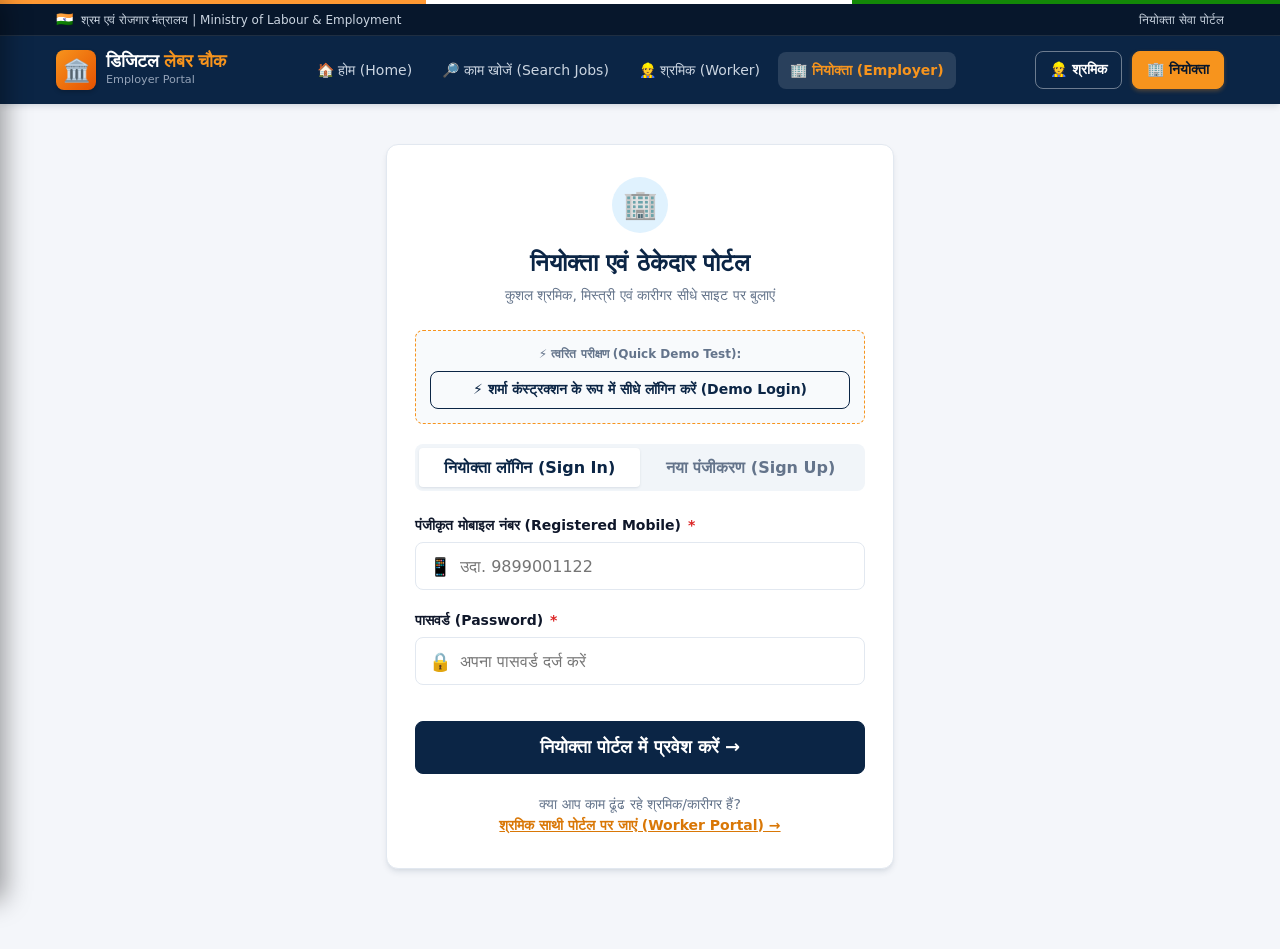
==== pages/employer-login.html @ 120fed3b "Add complete project files" ====
<!DOCTYPE html>
<html lang="hi">
<head>
  <meta charset="UTF-8">
  <meta name="viewport" content="width=device-width, initial-scale=1.0, maximum-scale=5.0">
  <title>नियोक्ता लॉगिन एवं पंजीकरण | Digital Labor Chowk</title>
  
  <!-- PWA Meta Tags -->
  <link rel="manifest" href="../manifest.json">
  <meta name="theme-color" content="#0b2545">
  <meta name="apple-mobile-web-app-capable" content="yes">
  <link rel="apple-touch-icon" href="../assets/icons/emblem.svg">
  
  <link rel="stylesheet" href="../css/style.css">
  <link rel="stylesheet" href="../css/components.css">
  <link rel="stylesheet" href="../css/responsive.css">
  
  <style>
    .auth-container {
      max-width: 540px;
      margin: 40px auto;
      padding: 0 16px;
    }
    .auth-card {
      background: #ffffff;
      border-radius: var(--radius-md);
      border: 1px solid var(--border-color);
      box-shadow: var(--shadow-md);
      padding: 32px 28px;
    }
    .auth-header {
      text-align: center;
      margin-bottom: 24px;
    }
    .auth-icon-badge {
      width: 56px;
      height: 56px;
      background: #e0f2fe;
      color: var(--primary-navy);
      border-radius: 50%;
      display: inline-flex;
      align-items: center;
      justify-content: center;
      font-size: 28px;
      margin-bottom: 12px;
    }
    .auth-title {
      font-size: var(--font-size-2xl);
      font-weight: 800;
      color: var(--primary-navy);
      margin-bottom: 4px;
    }
    .auth-subtitle {
      font-size: var(--font-size-sm);
      color: var(--text-muted);
    }
    .switch-link {
      text-align: center;
      margin-top: 20px;
      font-size: var(--font-size-sm);
      color: var(--text-muted);
    }
    .switch-link a {
      color: var(--accent-saffron-dark);
      font-weight: 700;
      text-decoration: underline;
    }
  </style>
</head>
<body>

  <!-- Tricolor Top Stripe -->
  <div class="gov-stripe"></div>

  <!-- Gov Banner -->
  <div class="gov-banner">
    <div class="container">
      <div class="gov-banner-text">
        <span class="gov-flag">🇮🇳</span>
        <span>श्रम एवं रोजगार मंत्रालय | Ministry of Labour &amp; Employment</span>
      </div>
      <div>
        <span>नियोक्ता सेवा पोर्टल</span>
      </div>
    </div>
  </div>

  <!-- Site Navigation Header -->
  <header class="site-header">
    <div class="container">
      <nav class="navbar">
        <a href="../index.html" class="brand-link">
          <div class="brand-emblem" aria-hidden="true">🏛️</div>
          <div class="brand-text">
            <span class="brand-title">डिजिटल <span>लेबर चौक</span></span>
            <span class="brand-sub">Employer Portal</span>
          </div>
        </a>

        <ul class="nav-menu">
          <li><a href="../index.html" class="nav-link">🏠 होम (Home)</a></li>
          <li><a href="job-search.html" class="nav-link">🔎 काम खोजें (Search Jobs)</a></li>
          <li><a href="worker-login.html" class="nav-link">👷 श्रमिक (Worker)</a></li>
          <li><a href="employer-login.html" class="nav-link active">🏢 नियोक्ता (Employer)</a></li>
        </ul>

        <div id="nav-auth-container" class="nav-auth"></div>
      </nav>
    </div>
  </header>

  <!-- Main Content -->
  <main>
    <div class="auth-container">
      <div class="auth-card">
        <div class="auth-header">
          <div class="auth-icon-badge">🏢</div>
          <h1 class="auth-title">नियोक्ता एवं ठेकेदार पोर्टल</h1>
          <p class="auth-subtitle">कुशल श्रमिक, मिस्त्री एवं कारीगर सीधे साइट पर बुलाएं</p>
        </div>

        <!-- Quick 1-Click Demo Login Box -->
        <div class="demo-login-box">
          <p><strong>⚡ त्वरित परीक्षण (Quick Demo Test):</strong></p>
          <button type="button" id="btn-demo-employer" class="btn btn-outline btn-sm btn-block" style="border-color:var(--primary-navy); font-weight:700;">
            ⚡ शर्मा कंस्ट्रक्शन के रूप में सीधे लॉगिन करें (Demo Login)
          </button>
        </div>

        <!-- Tabs: Login vs Register -->
        <div class="tabs-header" role="tablist">
          <button type="button" class="tab-btn active" id="tab-login" role="tab" aria-selected="true">
            नियोक्ता लॉगिन (Sign In)
          </button>
          <button type="button" class="tab-btn" id="tab-signup" role="tab" aria-selected="false">
            नया पंजीकरण (Sign Up)
          </button>
        </div>

        <!-- 1. EMPLOYER LOGIN FORM -->
        <form id="form-employer-login" class="tab-pane active" novalidate>
          <div class="form-group" id="grp-login-phone">
            <label class="form-label" for="login-phone">
              पंजीकृत मोबाइल नंबर (Registered Mobile) <span class="req">*</span>
            </label>
            <div class="input-icon-wrapper">
              <span class="input-icon">📱</span>
              <input 
                type="tel" 
                id="login-phone" 
                class="form-input input-with-icon" 
                placeholder="उदा. 9899001122" 
                maxlength="10" 
                required 
              />
            </div>
            <div class="form-error-msg" id="err-login-phone">कृपया 10 अंकों का मान्य मोबाइल नंबर दर्ज करें।</div>
          </div>

          <div class="form-group" id="grp-login-password">
            <label class="form-label" for="login-password">
              पासवर्ड (Password) <span class="req">*</span>
            </label>
            <div class="input-icon-wrapper">
              <span class="input-icon">🔒</span>
              <input 
                type="password" 
                id="login-password" 
                class="form-input input-with-icon" 
                placeholder="अपना पासवर्ड दर्ज करें" 
                required 
              />
            </div>
            <div class="form-error-msg" id="err-login-password">कृपया अपना पासवर्ड दर्ज करें।</div>
          </div>

          <button type="submit" class="btn btn-primary btn-lg btn-block mt-4">
            नियोक्ता पोर्टल में प्रवेश करें &rarr;
          </button>
        </form>

        <!-- 2. EMPLOYER SIGN UP FORM -->
        <form id="form-employer-signup" class="tab-pane" novalidate>
          <div class="form-group" id="grp-reg-company">
            <label class="form-label" for="reg-company">
              कंपनी / फर्म या मालिक का नाम (Company / Name) <span class="req">*</span>
            </label>
            <div class="input-icon-wrapper">
              <span class="input-icon">🏢</span>
              <input 
                type="text" 
                id="reg-company" 
                class="form-input input-with-icon" 
                placeholder="उदा. शर्मा कंस्ट्रक्शन / Sharma Constructions" 
                required 
              />
            </div>
            <div class="form-error-msg" id="err-reg-company">कृपया कंपनी या नियोक्ता का नाम दर्ज करें।</div>
          </div>

          <div class="form-group" id="grp-reg-contact">
            <label class="form-label" for="reg-contact">
              संपर्क व्यक्ति (Contact Person Name)
            </label>
            <div class="input-icon-wrapper">
              <span class="input-icon">👤</span>
              <input 
                type="text" 
                id="reg-contact" 
                class="form-input input-with-icon" 
                placeholder="साइट इंचार्ज / सुपरवाइजर का नाम" 
              />
            </div>
          </div>

          <div class="form-group" id="grp-reg-phone">
            <label class="form-label" for="reg-phone">
              मोबाइल नंबर (10-Digit Mobile) <span class="req">*</span>
            </label>
            <div class="input-icon-wrapper">
              <span class="input-icon">📱</span>
              <input 
                type="tel" 
                id="reg-phone" 
                class="form-input input-with-icon" 
                placeholder="10 अंकों का मोबाइल नंबर" 
                maxlength="10" 
                required 
              />
            </div>
            <div class="form-error-msg" id="err-reg-phone">कृपया 10 अंकों का सही मोबाइल नंबर दर्ज करें।</div>
          </div>

          <div class="form-group" id="grp-reg-password">
            <label class="form-label" for="reg-password">
              पासवर्ड बनाएं (Create Password) <span class="req">*</span>
            </label>
            <div class="input-icon-wrapper">
              <span class="input-icon">🔒</span>
              <input 
                type="password" 
                id="reg-password" 
                class="form-input input-with-icon" 
                placeholder="कम से कम 4 अक्षर या अंक" 
                required 
              />
            </div>
            <div class="form-error-msg" id="err-reg-password">पासवर्ड कम से कम 4 अक्षरों का होना चाहिए।</div>
          </div>

          <div class="form-row flex gap-3">
            <div class="form-group" style="flex:1;" id="grp-reg-businesstype">
              <label class="form-label" for="reg-businesstype">
                कार्य क्षेत्र (Business Type) <span class="req">*</span>
              </label>
              <select id="reg-businesstype" class="form-select" required>
                <option value="">-- प्रकार चुनें --</option>
                <option value="Construction">भवन निर्माण (Construction)</option>
                <option value="Household">घरेलू कार्य / मरम्मत (Household)</option>
                <option value="Agriculture">कृषि कार्य (Agriculture)</option>
                <option value="Manufacturing">कारखाना / फैक्ट्री (Manufacturing)</option>
                <option value="Logistics">लॉजिस्टिक्स / ट्रांसपोर्ट (Logistics)</option>
                <option value="Other">अन्य (Other)</option>
              </select>
              <div class="form-error-msg" id="err-reg-businesstype">कृपया व्यवसाय का प्रकार चुनें।</div>
            </div>

            <div class="form-group" style="flex:1;" id="grp-reg-location">
              <label class="form-label" for="reg-location">
                शहर / जिला (City) <span class="req">*</span>
              </label>
              <select id="reg-location" class="form-select" required>
                <option value="">-- शहर चुनें --</option>
                <option value="New Delhi / नई दिल्ली">नई दिल्ली (New Delhi)</option>
                <option value="Noida / नोएडा">नोएडा (Noida)</option>
                <option value="Gurugram / गुरुग्राम">गुरुग्राम (Gurugram)</option>
                <option value="Jaipur / जयपुर">जयपुर (Jaipur)</option>
                <option value="Lucknow / लखनऊ">लखनऊ (Lucknow)</option>
                <option value="Mumbai / मुंबई">मुंबई (Mumbai)</option>
                <option value="Bengaluru / बेंगलुरु">बेंगलुरु (Bengaluru)</option>
                <option value="Patna / पटना">पटना (Patna)</option>
              </select>
              <div class="form-error-msg" id="err-reg-location">कृपया शहर चुनें।</div>
            </div>
          </div>

          <div class="form-group">
            <label class="form-label" for="reg-address">
              साइट / कार्यालय का पता (Site or Office Address)
            </label>
            <input 
              type="text" 
              id="reg-address" 
              class="form-input" 
              placeholder="उदा. सेक्टर 62, नोएडा / ओखला इंडस्ट्रियल एरिया" 
            />
          </div>

          <button type="submit" class="btn btn-primary btn-lg btn-block mt-4">
            नियोक्ता खाता बनाएं (Create Employer Account) &rarr;
          </button>
        </form>

        <div class="switch-link">
          क्या आप काम ढूंढ रहे श्रमिक/कारीगर हैं? <br>
          <a href="worker-login.html">श्रमिक साथी पोर्टल पर जाएं (Worker Portal) &rarr;</a>
        </div>
      </div>
    </div>
  </main>

  <!-- Mobile Bottom Nav -->
  <nav class="mobile-bottom-nav">
    <a href="../index.html" class="bottom-nav-item">
      <span class="nav-icon">🏠</span>
      <span>होम</span>
    </a>
    <a href="job-search.html" class="bottom-nav-item">
      <span class="nav-icon">🔎</span>
      <span>काम खोजें</span>
    </a>
    <a href="post-job.html" id="bottom-nav-dashboard" class="bottom-nav-item active">
      <span class="nav-icon">📝</span>
      <span>जॉब पोस्ट</span>
    </a>
    <a href="employer-login.html" id="bottom-nav-profile" class="bottom-nav-item">
      <span class="nav-icon">🏢</span>
      <span>नियोक्ता</span>
    </a>
  </nav>

  <!-- Scripts -->
  <script src="../js/storage.js"></script>
  <script src="../js/toast.js"></script>
  <script src="../js/auth.js"></script>
  <script src="../js/jobs.js"></script>
  <script src="../js/main.js"></script>

  <script>
    document.addEventListener('DOMContentLoaded', () => {
      // If already logged in as employer, redirect to post-job
      const session = AuthManager.getSession();
      if (session && session.role === 'employer') {
        window.location.href = 'post-job.html';
        return;
      }

      // Tab toggle handling
      const tabLogin = document.getElementById('tab-login');
      const tabSignup = document.getElementById('tab-signup');
      const formLogin = document.getElementById('form-employer-login');
      const formSignup = document.getElementById('form-employer-signup');

      tabLogin.addEventListener('click', () => {
        tabLogin.classList.add('active');
        tabLogin.setAttribute('aria-selected', 'true');
        tabSignup.classList.remove('active');
        tabSignup.setAttribute('aria-selected', 'false');
        formLogin.classList.add('active');
        formSignup.classList.remove('active');
      });

      tabSignup.addEventListener('click', () => {
        tabSignup.classList.add('active');
        tabSignup.setAttribute('aria-selected', 'true');
        tabLogin.classList.remove('active');
        tabLogin.setAttribute('aria-selected', 'false');
        formSignup.classList.add('active');
        formLogin.classList.remove('active');
      });

      // Demo Employer Login
      document.getElementById('btn-demo-employer').addEventListener('click', () => {
        const emp = AuthManager.demoEmployerLogin();
        if (emp) {
          showToast(`स्वागत है ${emp.name}! (Demo Employer Login Success)`, 'success');
          setTimeout(() => {
            window.location.href = 'post-job.html';
          }, 600);
        } else {
          showToast('डेमो नियोक्ता डेटा नहीं मिला।', 'error');
        }
      });

      // Handle Login
      formLogin.addEventListener('submit', (e) => {
        e.preventDefault();
        const phone = document.getElementById('login-phone').value.trim();
        const password = document.getElementById('login-password').value;

        document.getElementById('grp-login-phone').classList.remove('has-error');
        document.getElementById('grp-login-password').classList.remove('has-error');

        let hasError = false;
        if (!AuthManager.isValidPhone(phone)) {
          document.getElementById('grp-login-phone').classList.add('has-error');
          hasError = true;
        }
        if (!password) {
          document.getElementById('grp-login-password').classList.add('has-error');
          hasError = true;
        }

        if (hasError) return;

        const res = AuthManager.login(phone, password, 'employer');
        if (res.success) {
          showToast(`स्वागत है, ${res.user.name}!`, 'success');
          setTimeout(() => {
            window.location.href = 'post-job.html';
          }, 600);
        } else {
          showToast(res.message, 'error');
        }
      });

      // Handle Sign Up
      formSignup.addEventListener('submit', (e) => {
        e.preventDefault();
        const companyName = document.getElementById('reg-company').value.trim();
        const contactPerson = document.getElementById('reg-contact').value.trim();
        const phone = document.getElementById('reg-phone').value.trim();
        const password = document.getElementById('reg-password').value;
        const businessType = document.getElementById('reg-businesstype').value;
        const location = document.getElementById('reg-location').value;
        const address = document.getElementById('reg-address').value.trim();

        ['company', 'phone', 'password', 'businesstype', 'location'].forEach(field => {
          document.getElementById(`grp-reg-${field}`).classList.remove('has-error');
        });

        let hasError = false;
        if (!companyName) {
          document.getElementById('grp-reg-company').classList.add('has-error');
          hasError = true;
        }
        if (!AuthManager.isValidPhone(phone)) {
          document.getElementById('grp-reg-phone').classList.add('has-error');
          hasError = true;
        }
        if (!password || password.length < 4) {
          document.getElementById('grp-reg-password').classList.add('has-error');
          hasError = true;
        }
        if (!businessType) {
          document.getElementById('grp-reg-businesstype').classList.add('has-error');
          hasError = true;
        }
        if (!location) {
          document.getElementById('grp-reg-location').classList.add('has-error');
          hasError = true;
        }

        if (hasError) return;

        const res = AuthManager.registerEmployer({
          companyName, contactPerson, phone, password, businessType, location, address
        });

        if (res.success) {
          showToast('नियोक्ता पंजीकरण सफल! आप अब कार्य पोस्ट कर सकते हैं।', 'success');
          setTimeout(() => {
            window.location.href = 'post-job.html';
          }, 800);
        } else {
          showToast(res.message, 'error');
        }
      });
    });
  </script>
</body>
</html>
---- css/style.css ----
/* ==========================================================================
   DIGITAL LABOR CHOWK - GLOBAL STYLES (css/style.css)
   Inspired by Ministry of Labour & Employment "Digital Labor Chowk" Initiative
   ========================================================================== */

:root {
  /* Government / Poster Inspired Color Palette */
  --primary-navy: #0b2545;
  --primary-navy-dark: #07172c;
  --primary-navy-light: #133b68;
  --primary-blue: #1d4ed8;
  
  --accent-saffron: #f7941d;
  --accent-saffron-dark: #d97706;
  --accent-saffron-light: #ffedd5;
  
  --national-green: #138808;
  --national-green-dark: #0e6406;
  --national-green-light: #dcfce7;
  
  --national-white: #ffffff;
  
  /* Neutral Palette */
  --bg-page: #f4f6fa;
  --bg-card: #ffffff;
  --bg-card-subtle: #f8fafc;
  --text-main: #0f172a;
  --text-muted: #64748b;
  --text-light: #94a3b8;
  --border-color: #e2e8f0;
  --border-focus: #f7941d;
  
  /* Status Colors */
  --status-success: #16a34a;
  --status-success-bg: #dcfce7;
  --status-warning: #ea580c;
  --status-warning-bg: #ffedd5;
  --status-info: #0284c7;
  --status-info-bg: #e0f2fe;
  --status-danger: #dc2626;
  --status-danger-bg: #fee2e2;

  /* Shadows & Radius */
  --radius-xs: 4px;
  --radius-sm: 8px;
  --radius-md: 12px;
  --radius-lg: 16px;
  --radius-pill: 9999px;
  
  --shadow-xs: 0 1px 2px 0 rgba(0, 0, 0, 0.05);
  --shadow-sm: 0 1px 3px 0 rgba(11, 37, 69, 0.08), 0 1px 2px -1px rgba(11, 37, 69, 0.08);
  --shadow-md: 0 4px 6px -1px rgba(11, 37, 69, 0.1), 0 2px 4px -2px rgba(11, 37, 69, 0.06);
  --shadow-lg: 0 10px 15px -3px rgba(11, 37, 69, 0.1), 0 4px 6px -4px rgba(11, 37, 69, 0.06);

  /* Typography */
  --font-family: system-ui, -apple-system, BlinkMacSystemFont, 'Segoe UI', Roboto, 'Noto Sans Devanagari', 'Hindi', Arial, sans-serif;
  --font-size-xs: 0.75rem;   /* 12px */
  --font-size-sm: 0.875rem;  /* 14px */
  --font-size-base: 1rem;    /* 16px - Minimum mobile readable */
  --font-size-lg: 1.125rem;  /* 18px */
  --font-size-xl: 1.25rem;   /* 20px */
  --font-size-2xl: 1.5rem;   /* 24px */
  --font-size-3xl: 1.875rem; /* 30px */
  --font-size-4xl: 2.25rem;  /* 36px */

  /* Dimensions & Safe Areas */
  --header-height: 68px;
  --bottom-nav-height: 64px;
  --container-max-width: 1200px;
}

/* Base Reset */
*, *::before, *::after {
  box-sizing: border-box;
  margin: 0;
  padding: 0;
  -webkit-tap-highlight-color: transparent; /* Clean touch on mobile */
}

html {
  font-size: 16px;
  scroll-behavior: smooth;
  -webkit-text-size-adjust: 100%;
}

body {
  font-family: var(--font-family);
  background-color: var(--bg-page);
  color: var(--text-main);
  line-height: 1.5;
  min-height: 100vh;
  display: flex;
  flex-direction: column;
  overflow-x: hidden;
}

/* Tricolor Top Stripe (Authentic Government Portal Touch) */
.gov-stripe {
  height: 4px;
  background: linear-gradient(
    to right,
    #ff9933 0%,
    #ff9933 33.3%,
    #ffffff 33.3%,
    #ffffff 66.6%,
    #138808 66.6%,
    #138808 100%
  );
  width: 100%;
  position: sticky;
  top: 0;
  z-index: 1001;
}

/* Gov Banner */
.gov-banner {
  background-color: #07172c;
  color: #cbd5e1;
  font-size: var(--font-size-xs);
  padding: 5px 16px;
  border-bottom: 1px solid rgba(255, 255, 255, 0.1);
}

.gov-banner .container {
  display: flex;
  justify-content: space-between;
  align-items: center;
}

.gov-banner-text {
  display: flex;
  align-items: center;
  gap: 8px;
}

.gov-flag {
  font-size: 14px;
}

/* Container */
.container {
  width: 100%;
  max-width: var(--container-max-width);
  margin-left: auto;
  margin-right: auto;
  padding-left: 16px;
  padding-right: 16px;
}

/* Site Header */
.site-header {
  background-color: var(--primary-navy);
  color: #ffffff;
  position: sticky;
  top: 4px; /* below tricolor stripe */
  z-index: 1000;
  box-shadow: var(--shadow-md);
}

.navbar {
  display: flex;
  align-items: center;
  justify-content: space-between;
  height: var(--header-height);
  gap: 12px;
}

.brand-link {
  display: flex;
  align-items: center;
  gap: 10px;
  text-decoration: none;
  color: inherit;
  flex-shrink: 0;
}

.brand-emblem {
  width: 40px;
  height: 40px;
  background: linear-gradient(135deg, var(--accent-saffron), #e65100);
  border-radius: var(--radius-sm);
  display: flex;
  align-items: center;
  justify-content: center;
  font-size: 22px;
  box-shadow: 0 2px 4px rgba(0, 0, 0, 0.2);
  flex-shrink: 0;
}

.brand-text {
  display: flex;
  flex-direction: column;
}

.brand-title {
  font-size: 1.1rem;
  font-weight: 800;
  letter-spacing: -0.02em;
  color: #ffffff;
  line-height: 1.15;
}

.brand-title span {
  color: var(--accent-saffron);
}

.brand-sub {
  font-size: 0.7rem;
  color: #94a3b8;
  font-weight: 500;
}

/* Desktop Nav Menu */
.nav-menu {
  display: flex;
  align-items: center;
  gap: 6px;
  list-style: none;
}

.nav-link {
  color: #cbd5e1;
  text-decoration: none;
  font-size: var(--font-size-sm);
  font-weight: 500;
  padding: 8px 12px;
  border-radius: var(--radius-sm);
  transition: all 0.18s ease;
  display: inline-flex;
  align-items: center;
  gap: 6px;
}

.nav-link:hover,
.nav-link.active {
  color: #ffffff;
  background-color: rgba(255, 255, 255, 0.12);
}

.nav-link.active {
  color: var(--accent-saffron);
  font-weight: 700;
}

/* User Session in Header */
.nav-auth {
  display: flex;
  align-items: center;
  gap: 10px;
}

.user-badge {
  display: flex;
  align-items: center;
  gap: 8px;
  background: rgba(255, 255, 255, 0.08);
  border: 1px solid rgba(255, 255, 255, 0.18);
  padding: 6px 12px;
  border-radius: var(--radius-pill);
  font-size: var(--font-size-xs);
  transition: background 0.15s;
}

.user-badge:hover {
  background: rgba(255, 255, 255, 0.15);
}

.user-avatar-mini {
  width: 28px;
  height: 28px;
  border-radius: 50%;
  background: var(--accent-saffron);
  color: var(--primary-navy-dark);
  font-weight: 800;
  display: flex;
  align-items: center;
  justify-content: center;
  font-size: 12px;
}

.user-name-role {
  display: flex;
  flex-direction: column;
  line-height: 1.15;
  text-align: left;
}

.user-name-role .name {
  font-weight: 600;
  color: #ffffff;
  max-width: 140px;
  overflow: hidden;
  text-overflow: ellipsis;
  white-space: nowrap;
}

.user-name-role .role-tag {
  font-size: 10px;
  color: var(--accent-saffron);
  text-transform: uppercase;
  letter-spacing: 0.05em;
}

/* Hamburger Toggle Button */
.mobile-toggle-btn {
  display: none;
  background: rgba(255, 255, 255, 0.08);
  border: 1px solid rgba(255, 255, 255, 0.2);
  color: #ffffff;
  font-size: 22px;
  width: 44px;
  height: 44px;
  border-radius: var(--radius-sm);
  cursor: pointer;
  align-items: center;
  justify-content: center;
  line-height: 1;
}

.mobile-toggle-btn:active {
  background-color: rgba(255, 255, 255, 0.2);
  transform: scale(0.95);
}

/* --------------------------------------------------------------------------
   Mobile Slide-out Navigation Drawer
   -------------------------------------------------------------------------- */
.drawer-backdrop {
  position: fixed;
  top: 0;
  left: 0;
  right: 0;
  bottom: 0;
  background: rgba(7, 23, 44, 0.65);
  backdrop-filter: blur(3px);
  z-index: 2050;
  opacity: 0;
  pointer-events: none;
  transition: opacity 0.25s ease;
}

.drawer-backdrop.active {
  opacity: 1;
  pointer-events: auto;
}

.mobile-drawer {
  position: fixed;
  top: 0;
  left: 0;
  bottom: 0;
  width: 320px;
  max-width: 85vw;
  background: #0b2545;
  color: #ffffff;
  z-index: 2100;
  box-shadow: 4px 0 25px rgba(0, 0, 0, 0.4);
  transform: translateX(-100%);
  transition: transform 0.28s cubic-bezier(0.4, 0, 0.2, 1);
  display: flex;
  flex-direction: column;
  overflow-y: auto;
}

.mobile-drawer.open {
  transform: translateX(0);
}

.drawer-header {
  padding: 20px 18px 16px;
  background: #07172c;
  border-bottom: 1px solid rgba(255, 255, 255, 0.1);
  display: flex;
  align-items: center;
  justify-content: space-between;
}

.drawer-close-btn {
  background: rgba(255, 255, 255, 0.1);
  border: none;
  color: #ffffff;
  font-size: 24px;
  width: 36px;
  height: 36px;
  border-radius: 50%;
  cursor: pointer;
  display: flex;
  align-items: center;
  justify-content: center;
}

.drawer-user-card {
  padding: 18px;
  background: rgba(255, 255, 255, 0.05);
  border-bottom: 1px solid rgba(255, 255, 255, 0.08);
}

.drawer-nav {
  padding: 16px 12px;
  flex: 1;
  display: flex;
  flex-direction: column;
  gap: 4px;
}

.drawer-nav-item {
  display: flex;
  align-items: center;
  gap: 14px;
  padding: 12px 14px;
  border-radius: var(--radius-sm);
  color: #cbd5e1;
  text-decoration: none;
  font-size: var(--font-size-base);
  font-weight: 600;
  transition: all 0.15s ease;
}

.drawer-nav-item:active,
.drawer-nav-item.active {
  background: rgba(247, 148, 29, 0.15);
  color: var(--accent-saffron);
}

.drawer-nav-item .drawer-icon {
  font-size: 20px;
  width: 26px;
  text-align: center;
}

.drawer-footer {
  padding: 18px;
  border-top: 1px solid rgba(255, 255, 255, 0.1);
  background: #07172c;
  display: flex;
  flex-direction: column;
  gap: 12px;
}

/* --------------------------------------------------------------------------
   PWA Mobile Install Banner
   -------------------------------------------------------------------------- */
.pwa-install-bar {
  background: linear-gradient(90deg, #d97706, #f7941d);
  color: #07172c;
  padding: 10px 16px;
  font-size: var(--font-size-xs);
  font-weight: 700;
  display: none;
  justify-content: space-between;
  align-items: center;
  position: sticky;
  top: 0;
  z-index: 1002;
  box-shadow: var(--shadow-sm);
}

.pwa-install-bar.visible {
  display: flex;
}

.pwa-install-bar-content {
  display: flex;
  align-items: center;
  gap: 8px;
}

.pwa-install-btn {
  background: #0b2545;
  color: #ffffff;
  border: none;
  padding: 6px 12px;
  border-radius: var(--radius-pill);
  font-weight: 700;
  font-size: 11px;
  cursor: pointer;
}

.pwa-close-btn {
  background: none;
  border: none;
  font-size: 16px;
  cursor: pointer;
  color: #07172c;
  padding: 0 4px;
}

/* Main Content Area */
main {
  flex: 1 0 auto;
  padding-bottom: 40px;
}

/* Footer */
.site-footer {
  background-color: var(--primary-navy-dark);
  color: #cbd5e1;
  font-size: var(--font-size-sm);
  padding: 40px 0 24px;
  border-top: 4px solid var(--accent-saffron);
  margin-top: auto;
}

.footer-grid {
  display: grid;
  grid-template-columns: 2fr 1fr 1fr 1fr;
  gap: 32px;
  margin-bottom: 32px;
}

.footer-col h4 {
  color: #ffffff;
  font-size: var(--font-size-base);
  font-weight: 600;
  margin-bottom: 16px;
  display: flex;
  align-items: center;
  gap: 8px;
}

.footer-col p {
  color: #94a3b8;
  line-height: 1.6;
  margin-bottom: 12px;
  font-size: var(--font-size-sm);
}

.footer-links {
  list-style: none;
  display: flex;
  flex-direction: column;
  gap: 10px;
}

.footer-links a {
  color: #cbd5e1;
  text-decoration: none;
  transition: color 0.2s;
}

.footer-links a:hover {
  color: var(--accent-saffron);
}

.helpline-box {
  background: rgba(255, 255, 255, 0.05);
  border: 1px solid rgba(255, 255, 255, 0.1);
  border-radius: var(--radius-sm);
  padding: 12px 16px;
}

.helpline-number {
  font-size: var(--font-size-xl);
  font-weight: 800;
  color: var(--accent-saffron);
  letter-spacing: 0.05em;
  margin: 4px 0;
}

.footer-bottom {
  border-top: 1px solid rgba(255, 255, 255, 0.1);
  padding-top: 20px;
  display: flex;
  justify-content: space-between;
  align-items: center;
  flex-wrap: wrap;
  gap: 16px;
  font-size: var(--font-size-xs);
  color: #64748b;
}

.footer-tools {
  display: flex;
  align-items: center;
  gap: 12px;
}

/* Typography Utilities */
.text-center { text-align: center; }
.text-right { text-align: right; }
.text-muted { color: var(--text-muted); }
.text-saffron { color: var(--accent-saffron); }
.text-navy { color: var(--primary-navy); }
.font-semibold { font-weight: 600; }
.font-bold { font-weight: 700; }

/* Grid / Flex Layout Helpers */
.flex { display: flex; }
.flex-col { flex-direction: column; }
.items-center { align-items: center; }
.justify-between { justify-content: space-between; }
.justify-center { justify-content: center; }
.gap-1 { gap: 4px; }
.gap-2 { gap: 8px; }
.gap-3 { gap: 12px; }
.gap-4 { gap: 16px; }
.gap-6 { gap: 24px; }

.mt-1 { margin-top: 4px; }
.mt-2 { margin-top: 8px; }
.mt-3 { margin-top: 12px; }
.mt-4 { margin-top: 16px; }
.mt-6 { margin-top: 24px; }
.mb-2 { margin-bottom: 8px; }
.mb-4 { margin-bottom: 16px; }
.mb-6 { margin-bottom: 24px; }

.hidden { display: none !important; }
---- css/components.css ----
/* ==========================================================================
   DIGITAL LABOR CHOWK - COMPONENTS (css/components.css)
   Reusable UI primitives: buttons, cards, forms, badges, modals, toasts
   ========================================================================== */

/* --------------------------------------------------------------------------
   1. Buttons
   -------------------------------------------------------------------------- */
.btn {
  display: inline-flex;
  align-items: center;
  justify-content: center;
  gap: 8px;
  font-family: inherit;
  font-size: var(--font-size-base);
  font-weight: 600;
  line-height: 1.25;
  padding: 12px 20px;
  min-height: 48px; /* High accessibility mobile tap target */
  border-radius: var(--radius-sm);
  border: 1px solid transparent;
  cursor: pointer;
  text-decoration: none;
  transition: all 0.18s cubic-bezier(0.4, 0, 0.2, 1);
  user-select: none;
  white-space: nowrap;
}

.btn:active {
  transform: translateY(1px);
}

.btn:focus-visible {
  outline: 3px solid var(--accent-saffron);
  outline-offset: 2px;
}

.btn:disabled,
.btn.disabled {
  opacity: 0.6;
  cursor: not-allowed;
  pointer-events: none;
}

/* Primary Button (Navy) */
.btn-primary {
  background-color: var(--primary-navy);
  color: #ffffff;
  border-color: var(--primary-navy);
}

.btn-primary:hover {
  background-color: var(--primary-navy-light);
  border-color: var(--primary-navy-light);
  box-shadow: var(--shadow-sm);
}

/* Accent Button (Saffron / Call to Action) */
.btn-accent {
  background-color: var(--accent-saffron);
  color: var(--primary-navy-dark);
  font-weight: 700;
  border-color: var(--accent-saffron);
  box-shadow: 0 2px 4px rgba(247, 148, 29, 0.3);
}

.btn-accent:hover {
  background-color: #ff9f2e;
  box-shadow: 0 4px 8px rgba(247, 148, 29, 0.4);
}

/* Secondary / Outline Button */
.btn-outline {
  background-color: transparent;
  color: var(--primary-navy);
  border-color: var(--border-color);
}

.btn-outline:hover {
  background-color: #ffffff;
  border-color: var(--primary-navy);
}

.btn-outline-white {
  background-color: transparent;
  color: #ffffff;
  border-color: rgba(255, 255, 255, 0.4);
}

.btn-outline-white:hover {
  background-color: rgba(255, 255, 255, 0.1);
  border-color: #ffffff;
}

/* Success Button */
.btn-success {
  background-color: var(--national-green);
  color: #ffffff;
}

.btn-success:hover {
  background-color: var(--national-green-dark);
}

/* Danger Button */
.btn-danger {
  background-color: #ef4444;
  color: #ffffff;
}

.btn-danger:hover {
  background-color: #dc2626;
}

/* Sizes */
.btn-sm {
  padding: 8px 14px;
  font-size: var(--font-size-sm);
  min-height: 38px;
}

.btn-lg {
  padding: 14px 28px;
  font-size: var(--font-size-lg);
  min-height: 52px;
}

.btn-block {
  width: 100%;
}

/* --------------------------------------------------------------------------
   2. Cards
   -------------------------------------------------------------------------- */
.card {
  background-color: var(--bg-card);
  border-radius: var(--radius-md);
  border: 1px solid var(--border-color);
  box-shadow: var(--shadow-sm);
  overflow: hidden;
  transition: box-shadow 0.2s ease, border-color 0.2s ease;
}

.card:hover {
  box-shadow: var(--shadow-md);
}

.card-header {
  padding: 16px 20px;
  border-bottom: 1px solid var(--border-color);
  background-color: var(--bg-card);
  display: flex;
  align-items: center;
  justify-content: space-between;
}

.card-title {
  font-size: var(--font-size-lg);
  font-weight: 700;
  color: var(--primary-navy);
}

.card-body {
  padding: 20px;
}

.card-footer {
  padding: 14px 20px;
  border-top: 1px solid var(--border-color);
  background-color: var(--bg-card-subtle);
}

/* Metric / Stat Card */
.metric-card {
  background: #ffffff;
  border-radius: var(--radius-md);
  border: 1px solid var(--border-color);
  border-left: 5px solid var(--accent-saffron);
  padding: 20px;
  box-shadow: var(--shadow-sm);
  display: flex;
  align-items: center;
  gap: 16px;
  position: relative;
  overflow: hidden;
}

.metric-card.accent-navy {
  border-left-color: var(--primary-navy);
}

.metric-card.accent-green {
  border-left-color: var(--national-green);
}

.metric-icon-box {
  width: 48px;
  height: 48px;
  border-radius: var(--radius-sm);
  background-color: var(--accent-saffron-light);
  color: var(--accent-saffron-dark);
  display: flex;
  align-items: center;
  justify-content: center;
  font-size: 24px;
  flex-shrink: 0;
}

.accent-navy .metric-icon-box {
  background-color: #e0f2fe;
  color: var(--primary-navy);
}

.accent-green .metric-icon-box {
  background-color: var(--national-green-light);
  color: var(--national-green);
}

.metric-info {
  display: flex;
  flex-direction: column;
}

.metric-value {
  font-size: var(--font-size-3xl);
  font-weight: 800;
  color: var(--primary-navy);
  line-height: 1.1;
}

.metric-label {
  font-size: var(--font-size-xs);
  font-weight: 600;
  color: var(--text-muted);
  text-transform: uppercase;
  letter-spacing: 0.05em;
  margin-top: 2px;
}

/* Job Card */
.job-card {
  background-color: #ffffff;
  border: 1px solid var(--border-color);
  border-radius: var(--radius-md);
  padding: 20px;
  box-shadow: var(--shadow-sm);
  display: flex;
  flex-direction: column;
  gap: 14px;
  transition: transform 0.15s ease, box-shadow 0.15s ease, border-color 0.15s ease;
  position: relative;
}

.job-card:hover {
  transform: translateY(-2px);
  box-shadow: var(--shadow-md);
  border-color: #cbd5e1;
}

.job-card-header {
  display: flex;
  justify-content: space-between;
  align-items: flex-start;
  gap: 12px;
}

.job-title {
  font-size: var(--font-size-lg);
  font-weight: 700;
  color: var(--primary-navy);
  line-height: 1.3;
}

.job-wage-tag {
  background-color: var(--national-green-light);
  color: var(--national-green-dark);
  font-weight: 800;
  font-size: var(--font-size-base);
  padding: 6px 12px;
  border-radius: var(--radius-pill);
  white-space: nowrap;
  border: 1px solid rgba(19, 136, 8, 0.2);
}

.job-meta-grid {
  display: flex;
  flex-wrap: wrap;
  gap: 12px;
  font-size: var(--font-size-sm);
  color: var(--text-muted);
}

.job-meta-item {
  display: inline-flex;
  align-items: center;
  gap: 6px;
}

.job-desc {
  font-size: var(--font-size-sm);
  color: #334155;
  line-height: 1.5;
  display: -webkit-box;
  -webkit-line-clamp: 2;
  line-clamp: 2;
  -webkit-box-orient: vertical;
  overflow: hidden;
}

.job-card-footer {
  display: flex;
  justify-content: space-between;
  align-items: center;
  padding-top: 14px;
  border-top: 1px solid var(--border-color);
  gap: 12px;
}

.job-employer-name {
  font-size: var(--font-size-xs);
  color: var(--text-muted);
  font-weight: 500;
  display: flex;
  align-items: center;
  gap: 6px;
}

/* --------------------------------------------------------------------------
   3. Forms & Inputs
   -------------------------------------------------------------------------- */
.form-group {
  margin-bottom: 20px;
}

.form-label {
  display: block;
  font-size: var(--font-size-sm);
  font-weight: 600;
  color: var(--text-main);
  margin-bottom: 6px;
}

.form-label span.req {
  color: var(--status-danger);
  margin-left: 2px;
}

.form-label span.hint {
  font-weight: 400;
  color: var(--text-muted);
  font-size: var(--font-size-xs);
  margin-left: 4px;
}

.form-input,
.form-select,
.form-textarea {
  width: 100%;
  font-family: inherit;
  font-size: var(--font-size-base);
  color: var(--text-main);
  background-color: #ffffff;
  border: 1.5px solid var(--border-color);
  border-radius: var(--radius-sm);
  padding: 12px 14px;
  min-height: 48px;
  transition: border-color 0.2s, box-shadow 0.2s;
}

.form-input:focus,
.form-select:focus,
.form-textarea:focus {
  outline: none;
  border-color: var(--accent-saffron);
  box-shadow: 0 0 0 3px rgba(247, 148, 29, 0.25);
}

.form-textarea {
  min-height: 100px;
  resize: vertical;
}

.form-select {
  cursor: pointer;
  appearance: none;
  background-image: url("data:image/svg+xml;charset=UTF-8,%3csvg xmlns='http://www.w3.org/2000/svg' viewBox='0 0 24 24' fill='none' stroke='%2364748b' stroke-width='2' stroke-linecap='round' stroke-linejoin='round'%3e%3cpolyline points='6 9 12 15 18 9'%3e%3c/polyline%3e%3c/svg%3e");
  background-repeat: no-repeat;
  background-position: right 14px center;
  background-size: 16px;
  padding-right: 40px;
}

.input-icon-wrapper {
  position: relative;
  display: flex;
  align-items: center;
}

.input-icon {
  position: absolute;
  left: 14px;
  color: var(--text-muted);
  font-size: 18px;
  pointer-events: none;
}

.input-with-icon {
  padding-left: 44px;
}

.form-error-msg {
  color: var(--status-danger);
  font-size: var(--font-size-xs);
  font-weight: 500;
  margin-top: 4px;
  display: none;
}

.form-group.has-error .form-input,
.form-group.has-error .form-select {
  border-color: var(--status-danger);
  background-color: #fffafb;
}

.form-group.has-error .form-error-msg {
  display: block;
}

/* --------------------------------------------------------------------------
   4. Badges & Status Pills
   -------------------------------------------------------------------------- */
.badge {
  display: inline-flex;
  align-items: center;
  gap: 4px;
  font-size: var(--font-size-xs);
  font-weight: 700;
  padding: 4px 10px;
  border-radius: var(--radius-pill);
  line-height: 1.2;
  white-space: nowrap;
}

.badge-saffron {
  background-color: var(--accent-saffron-light);
  color: var(--accent-saffron-dark);
  border: 1px solid rgba(247, 148, 29, 0.3);
}

.badge-navy {
  background-color: #e0f2fe;
  color: var(--primary-navy);
}

.badge-green {
  background-color: var(--national-green-light);
  color: var(--national-green-dark);
}

.badge-blue {
  background-color: #eff6ff;
  color: #1d4ed8;
}

.badge-gray {
  background-color: #f1f5f9;
  color: #475569;
}

.badge-warning {
  background-color: var(--status-warning-bg);
  color: var(--status-warning);
}

.badge-danger {
  background-color: var(--status-danger-bg);
  color: var(--status-danger);
}

/* Application Status Badges */
.badge-status-applied {
  background-color: #eff6ff;
  color: #2563eb;
  border: 1px solid #bfdbfe;
}

.badge-status-viewed {
  background-color: #fef3c7;
  color: #b45309;
  border: 1px solid #fde68a;
}

.badge-status-shortlisted {
  background-color: #ede9fe;
  color: #7c3aed;
  border: 1px solid #ddd6fe;
}

.badge-status-selected {
  background-color: #dcfce7;
  color: #15803d;
  border: 1px solid #bbf7d0;
}

/* --------------------------------------------------------------------------
   5. Tabs & Toggles
   -------------------------------------------------------------------------- */
.tabs-header {
  display: flex;
  background-color: #f1f5f9;
  border-radius: var(--radius-sm);
  padding: 4px;
  margin-bottom: 24px;
}

.tab-btn {
  flex: 1;
  padding: 10px 16px;
  font-family: inherit;
  font-size: var(--font-size-base);
  font-weight: 600;
  color: var(--text-muted);
  background: transparent;
  border: none;
  border-radius: var(--radius-xs);
  cursor: pointer;
  transition: all 0.2s;
  text-align: center;
}

.tab-btn.active {
  background-color: #ffffff;
  color: var(--primary-navy);
  box-shadow: var(--shadow-sm);
}

.tab-pane {
  display: none;
}

.tab-pane.active {
  display: block;
}

/* --------------------------------------------------------------------------
   6. Profile Progress Bar
   -------------------------------------------------------------------------- */
.progress-card {
  background: linear-gradient(135deg, #0b2545, #133b68);
  color: #ffffff;
  border-radius: var(--radius-md);
  padding: 20px;
  margin-bottom: 24px;
}

.progress-header {
  display: flex;
  justify-content: space-between;
  align-items: center;
  margin-bottom: 8px;
}

.progress-title {
  font-size: var(--font-size-base);
  font-weight: 700;
  display: flex;
  align-items: center;
  gap: 8px;
}

.progress-percentage {
  font-size: var(--font-size-lg);
  font-weight: 800;
  color: var(--accent-saffron);
}

.progress-track {
  width: 100%;
  height: 10px;
  background-color: rgba(255, 255, 255, 0.2);
  border-radius: var(--radius-pill);
  overflow: hidden;
  position: relative;
}

.progress-fill {
  height: 100%;
  background: linear-gradient(90deg, var(--accent-saffron), #138808);
  border-radius: var(--radius-pill);
  transition: width 0.4s ease;
}

.progress-hint {
  font-size: var(--font-size-xs);
  color: #94a3b8;
  margin-top: 8px;
}

/* --------------------------------------------------------------------------
   7. Skill Chips & Tags
   -------------------------------------------------------------------------- */
.skills-selector {
  display: flex;
  flex-wrap: wrap;
  gap: 8px;
  margin-top: 8px;
}

.skill-chip {
  padding: 6px 14px;
  border-radius: var(--radius-pill);
  font-size: var(--font-size-sm);
  font-weight: 600;
  border: 1.5px solid var(--border-color);
  background-color: #ffffff;
  color: var(--text-main);
  cursor: pointer;
  transition: all 0.15s ease;
  user-select: none;
}

.skill-chip:hover {
  border-color: var(--accent-saffron);
}

.skill-chip.selected {
  background-color: var(--primary-navy);
  color: #ffffff;
  border-color: var(--primary-navy);
}

/* --------------------------------------------------------------------------
   8. Toast Notification System
   -------------------------------------------------------------------------- */
#dlc-toast-container {
  position: fixed;
  top: 24px;
  right: 24px;
  z-index: 9999;
  display: flex;
  flex-direction: column;
  gap: 12px;
  max-width: 380px;
  width: calc(100% - 48px);
  pointer-events: none;
}

.toast {
  pointer-events: auto;
  background-color: #ffffff;
  color: var(--text-main);
  border-radius: var(--radius-sm);
  padding: 14px 16px;
  box-shadow: 0 10px 25px -5px rgba(0, 0, 0, 0.2), 0 8px 10px -6px rgba(0, 0, 0, 0.1);
  display: flex;
  align-items: flex-start;
  gap: 12px;
  border-left: 5px solid var(--primary-navy);
  transform: translateX(120%);
  opacity: 0;
  transition: transform 0.3s cubic-bezier(0.16, 1, 0.3, 1), opacity 0.3s ease;
}

.toast.show {
  transform: translateX(0);
  opacity: 1;
}

.toast.toast-success {
  border-left-color: var(--national-green);
}

.toast.toast-error {
  border-left-color: var(--status-danger);
}

.toast.toast-warning {
  border-left-color: var(--accent-saffron);
}

.toast.toast-info {
  border-left-color: var(--status-info);
}

.toast-icon {
  font-size: 20px;
  line-height: 1;
  flex-shrink: 0;
}

.toast-content {
  flex: 1;
  font-size: var(--font-size-sm);
  font-weight: 500;
  line-height: 1.4;
}

.toast-close-btn {
  background: none;
  border: none;
  color: var(--text-light);
  font-size: 16px;
  cursor: pointer;
  padding: 0 4px;
  line-height: 1;
  transition: color 0.15s;
}

.toast-close-btn:hover {
  color: var(--text-main);
}

/* --------------------------------------------------------------------------
   9. Modal Dialogs
   -------------------------------------------------------------------------- */
.modal-overlay {
  position: fixed;
  top: 0;
  left: 0;
  right: 0;
  bottom: 0;
  background-color: rgba(7, 23, 44, 0.6);
  backdrop-filter: blur(2px);
  z-index: 2000;
  display: flex;
  align-items: center;
  justify-content: center;
  padding: 16px;
  opacity: 0;
  pointer-events: none;
  transition: opacity 0.2s ease;
}

.modal-overlay.active {
  opacity: 1;
  pointer-events: auto;
}

.modal-box {
  background-color: #ffffff;
  border-radius: var(--radius-md);
  max-width: 550px;
  width: 100%;
  max-height: 90vh;
  overflow-y: auto;
  box-shadow: var(--shadow-lg);
  transform: scale(0.95);
  transition: transform 0.2s ease;
}

.modal-overlay.active .modal-box {
  transform: scale(1);
}

.modal-header {
  padding: 18px 24px;
  border-bottom: 1px solid var(--border-color);
  display: flex;
  align-items: center;
  justify-content: space-between;
}

.modal-title {
  font-size: var(--font-size-lg);
  font-weight: 700;
  color: var(--primary-navy);
}

.modal-close-btn {
  background: none;
  border: none;
  font-size: 24px;
  color: var(--text-muted);
  cursor: pointer;
  line-height: 1;
}

.modal-body {
  padding: 24px;
}

.modal-footer {
  padding: 16px 24px;
  border-top: 1px solid var(--border-color);
  background-color: var(--bg-card-subtle);
  display: flex;
  justify-content: flex-end;
  gap: 12px;
}

/* --------------------------------------------------------------------------
   10. Empty States
   -------------------------------------------------------------------------- */
.empty-state {
  text-align: center;
  padding: 48px 24px;
  background-color: #ffffff;
  border-radius: var(--radius-md);
  border: 1px dashed var(--border-color);
}

.empty-icon {
  font-size: 48px;
  margin-bottom: 12px;
}

.empty-title {
  font-size: var(--font-size-lg);
  font-weight: 700;
  color: var(--primary-navy);
  margin-bottom: 6px;
}

.empty-desc {
  font-size: var(--font-size-sm);
  color: var(--text-muted);
  max-width: 400px;
  margin: 0 auto 18px;
}

/* --------------------------------------------------------------------------
   11. Quick Demo Login Banner
   -------------------------------------------------------------------------- */
.demo-login-box {
  background-color: #f8fafc;
  border: 1.5px dashed var(--accent-saffron);
  border-radius: var(--radius-sm);
  padding: 14px;
  margin-bottom: 20px;
  text-align: center;
}

.demo-login-box p {
  font-size: var(--font-size-xs);
  color: var(--text-muted);
  margin-bottom: 8px;
}
---- css/responsive.css ----
/* ==========================================================================
   DIGITAL LABOR CHOWK - RESPONSIVE STYLES (css/responsive.css)
   Mobile-first layouts, bottom navigation, bottom sheets, and gesture safe areas
   ========================================================================== */

/* --------------------------------------------------------------------------
   1. Mobile Bottom Navigation Bar (Visible on mobile/tablet screens)
   -------------------------------------------------------------------------- */
.mobile-bottom-nav {
  display: none;
  position: fixed;
  bottom: 0;
  left: 0;
  right: 0;
  height: calc(var(--bottom-nav-height) + env(safe-area-inset-bottom, 0px));
  padding-bottom: env(safe-area-inset-bottom, 0px);
  background-color: #ffffff;
  border-top: 1px solid var(--border-color);
  box-shadow: 0 -3px 12px rgba(0, 0, 0, 0.09);
  z-index: 1000;
  justify-content: space-around;
  align-items: center;
}

.bottom-nav-item {
  display: flex;
  flex-direction: column;
  align-items: center;
  justify-content: center;
  text-decoration: none;
  color: var(--text-muted);
  font-size: 11px;
  font-weight: 600;
  gap: 2px;
  flex: 1;
  height: 100%;
  transition: color 0.15s, transform 0.1s;
}

.bottom-nav-item:active {
  transform: scale(0.92);
}

.bottom-nav-item .nav-icon {
  font-size: 20px;
  line-height: 1;
}

.bottom-nav-item.active,
.bottom-nav-item:hover {
  color: var(--accent-saffron-dark);
}

.bottom-nav-item.active .nav-icon {
  transform: translateY(-2px);
}

/* --------------------------------------------------------------------------
   2. Dual View Layouts (Desktop Table vs Mobile Cards)
   -------------------------------------------------------------------------- */
.desktop-only-view {
  display: block;
}

.mobile-only-view {
  display: none;
}

.mobile-app-card {
  background: #ffffff;
  border: 1px solid var(--border-color);
  border-radius: var(--radius-md);
  padding: 16px;
  box-shadow: var(--shadow-sm);
  display: flex;
  flex-direction: column;
  gap: 12px;
}

.mobile-app-card-header {
  display: flex;
  justify-content: space-between;
  align-items: flex-start;
  gap: 10px;
}

.mobile-app-card-title {
  font-size: var(--font-size-base);
  font-weight: 700;
  color: var(--primary-navy);
  line-height: 1.3;
}

.mobile-app-card-meta {
  display: flex;
  flex-wrap: wrap;
  gap: 10px;
  font-size: 13px;
  color: var(--text-muted);
}

.mobile-app-card-footer {
  display: flex;
  justify-content: space-between;
  align-items: center;
  border-top: 1px solid var(--border-color);
  padding-top: 12px;
  gap: 10px;
}

/* --------------------------------------------------------------------------
   3. Responsive Breakpoints
   -------------------------------------------------------------------------- */

/* Small Devices (Smartphones & Phablets <= 768px) */
@media (max-width: 768px) {
  body {
    padding-bottom: calc(var(--bottom-nav-height) + env(safe-area-inset-bottom, 16px));
  }

  .mobile-bottom-nav {
    display: flex;
  }

  /* Header adjustments */
  .nav-menu {
    display: none;
  }

  .nav-auth {
    display: none; /* Accessible inside mobile drawer */
  }

  .mobile-toggle-btn {
    display: inline-flex;
  }

  /* Switch Table to Cards */
  .desktop-only-view {
    display: none !important;
  }

  .mobile-only-view {
    display: flex !important;
    flex-direction: column;
    gap: 12px;
  }

  /* Transform Modals into Native Bottom Sheets */
  .modal-overlay {
    align-items: flex-end !important;
    padding: 0 !important;
  }

  .modal-box {
    max-width: 100% !important;
    width: 100% !important;
    border-radius: 20px 20px 0 0 !important;
    max-height: 85vh !important;
    transform: translateY(100%) !important;
    transition: transform 0.28s cubic-bezier(0.16, 1, 0.3, 1) !important;
  }

  .modal-overlay.active .modal-box {
    transform: translateY(0) !important;
  }

  .modal-drag-handle {
    width: 44px;
    height: 5px;
    background: #cbd5e1;
    border-radius: 99px;
    margin: 8px auto 0;
    display: block;
  }

  /* Hero Section */
  .hero-section {
    padding: 36px 0 32px !important;
  }

  .hero-title {
    font-size: 1.85rem !important;
  }

  .hero-subtitle {
    font-size: 1.05rem !important;
  }

  .hero-actions {
    flex-direction: column !important;
    width: 100%;
  }

  .hero-actions .btn {
    width: 100%;
  }

  /* Grids Stack Vertically */
  .grid-2,
  .grid-3,
  .grid-4,
  .dashboard-grid {
    grid-template-columns: 1fr !important;
    gap: 16px !important;
  }

  /* Search layout & filter drawer */
  .search-layout {
    grid-template-columns: 1fr !important;
  }

  .filter-sidebar {
    position: static !important;
    margin-bottom: 16px;
  }

  .filter-toggle-mobile {
    display: flex !important;
  }

  .filter-content-collapsible {
    display: none;
  }

  .filter-content-collapsible.open {
    display: block;
  }

  /* Form adjustments */
  .form-row {
    flex-direction: column !important;
    gap: 0 !important;
  }

  .auth-card {
    padding: 24px 18px !important;
  }

  /* Footer layout */
  .footer-grid {
    grid-template-columns: 1fr !important;
    gap: 24px;
  }

  .footer-bottom {
    flex-direction: column;
    text-align: center;
    gap: 12px;
  }

  .footer-tools {
    justify-content: center;
  }

  /* Toasts on mobile */
  #dlc-toast-container {
    top: 10px;
    right: 12px;
    left: 12px;
    width: auto;
    max-width: none;
  }
}

/* Extra Small Phones (~360px and below, e.g. iPhone SE, Galaxy A-series) */
@media (max-width: 400px) {
  .brand-title {
    font-size: 0.95rem !important;
  }

  .brand-sub {
    display: none;
  }

  .brand-emblem {
    width: 36px;
    height: 36px;
    font-size: 18px;
  }

  .hero-title {
    font-size: 1.6rem !important;
  }

  .metric-card {
    padding: 14px;
  }

  .metric-value {
    font-size: 1.5rem;
  }

  .card-body {
    padding: 16px !important;
  }
}

/* Medium Devices (Tablets 769px to 1023px) */
@media (min-width: 769px) and (max-width: 1023px) {
  .dashboard-grid {
    grid-template-columns: repeat(2, 1fr) !important;
  }

  .footer-grid {
    grid-template-columns: repeat(2, 1fr);
  }

  .search-layout {
    grid-template-columns: 280px 1fr !important;
  }
}

/* Large Devices (Desktops 1024px+) */
@media (min-width: 1024px) {
  .grid-2 {
    display: grid;
    grid-template-columns: repeat(2, 1fr);
    gap: 24px;
  }

  .grid-3 {
    display: grid;
    grid-template-columns: repeat(3, 1fr);
    gap: 24px;
  }

  .grid-4 {
    display: grid;
    grid-template-columns: repeat(4, 1fr);
    gap: 24px;
  }

  .dashboard-grid {
    display: grid;
    grid-template-columns: repeat(3, 1fr);
    gap: 20px;
  }

  .search-layout {
    display: grid;
    grid-template-columns: 300px 1fr;
    gap: 24px;
    align-items: start;
  }

  .filter-sidebar {
    position: sticky;
    top: 88px;
  }

  .filter-toggle-mobile {
    display: none;
  }

  .filter-content-collapsible {
    display: block !important;
  }
}
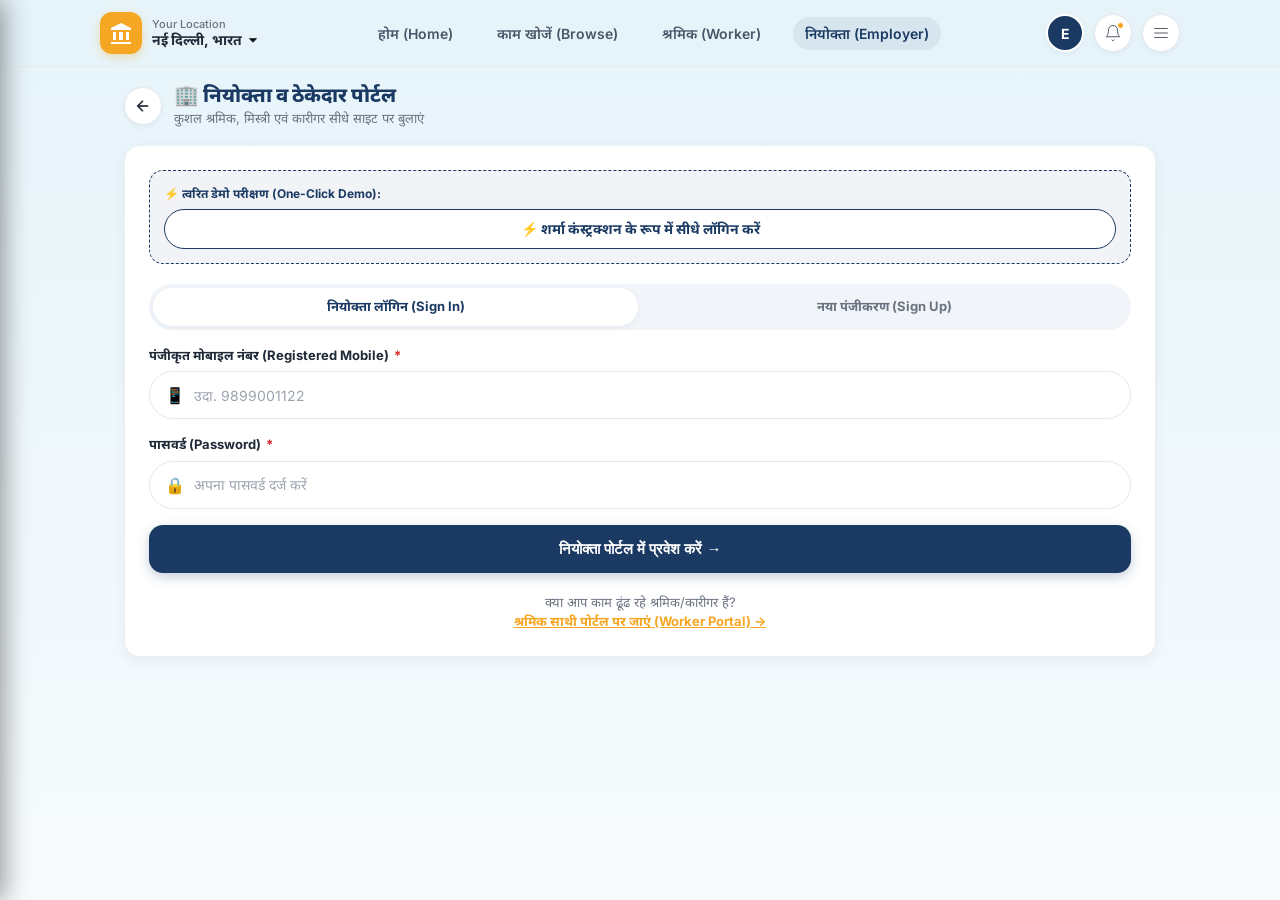
==== commit 90e8c8d2: "Update" ====
--- a/pages/employer-login.html
+++ b/pages/employer-login.html
@@ -3,338 +3,310 @@
 <head>
   <meta charset="UTF-8">
   <meta name="viewport" content="width=device-width, initial-scale=1.0, maximum-scale=5.0">
-  <title>नियोक्ता लॉगिन एवं पंजीकरण | Digital Labor Chowk</title>
+  <title>नियोक्ता एवं ठेकेदार लॉगिन | Digital Labor Chowk</title>
   
   <!-- PWA Meta Tags -->
   <link rel="manifest" href="../manifest.json">
-  <meta name="theme-color" content="#0b2545">
+  <meta name="theme-color" content="#1B3A63">
   <meta name="apple-mobile-web-app-capable" content="yes">
   <link rel="apple-touch-icon" href="../assets/icons/emblem.svg">
+
+  <!-- Google Fonts -->
+  <link rel="preconnect" href="https://fonts.googleapis.com">
+  <link rel="preconnect" href="https://fonts.gstatic.com" crossorigin>
+  <link href="https://fonts.googleapis.com/css2?family=Inter:wght@400;500;600;700;800&family=Noto+Sans+Devanagari:wght@400;500;600;700;800&display=swap" rel="stylesheet">
   
+  <!-- Stylesheets -->
   <link rel="stylesheet" href="../css/style.css">
   <link rel="stylesheet" href="../css/components.css">
   <link rel="stylesheet" href="../css/responsive.css">
-  
-  <style>
-    .auth-container {
-      max-width: 540px;
-      margin: 40px auto;
-      padding: 0 16px;
-    }
-    .auth-card {
-      background: #ffffff;
-      border-radius: var(--radius-md);
-      border: 1px solid var(--border-color);
-      box-shadow: var(--shadow-md);
-      padding: 32px 28px;
-    }
-    .auth-header {
-      text-align: center;
-      margin-bottom: 24px;
-    }
-    .auth-icon-badge {
-      width: 56px;
-      height: 56px;
-      background: #e0f2fe;
-      color: var(--primary-navy);
-      border-radius: 50%;
-      display: inline-flex;
-      align-items: center;
-      justify-content: center;
-      font-size: 28px;
-      margin-bottom: 12px;
-    }
-    .auth-title {
-      font-size: var(--font-size-2xl);
-      font-weight: 800;
-      color: var(--primary-navy);
-      margin-bottom: 4px;
-    }
-    .auth-subtitle {
-      font-size: var(--font-size-sm);
-      color: var(--text-muted);
-    }
-    .switch-link {
-      text-align: center;
-      margin-top: 20px;
-      font-size: var(--font-size-sm);
-      color: var(--text-muted);
-    }
-    .switch-link a {
-      color: var(--accent-saffron-dark);
-      font-weight: 700;
-      text-decoration: underline;
-    }
-  </style>
+  <link rel="stylesheet" href="../css/theme.css">
 </head>
 <body>
 
-  <!-- Tricolor Top Stripe -->
-  <div class="gov-stripe"></div>
-
-  <!-- Gov Banner -->
-  <div class="gov-banner">
-    <div class="container">
-      <div class="gov-banner-text">
-        <span class="gov-flag">🇮🇳</span>
-        <span>श्रम एवं रोजगार मंत्रालय | Ministry of Labour &amp; Employment</span>
-      </div>
-      <div>
-        <span>नियोक्ता सेवा पोर्टल</span>
-      </div>
-    </div>
-  </div>
-
-  <!-- Site Navigation Header -->
-  <header class="site-header">
-    <div class="container">
-      <nav class="navbar">
-        <a href="../index.html" class="brand-link">
-          <div class="brand-emblem" aria-hidden="true">🏛️</div>
-          <div class="brand-text">
-            <span class="brand-title">डिजिटल <span>लेबर चौक</span></span>
-            <span class="brand-sub">Employer Portal</span>
-          </div>
+  <!-- Hidden Auth Container for JS compatibility -->
+  <div id="nav-auth-container" style="display:none;" aria-hidden="true"></div>
+
+  <!-- Shared App Header matching Mobile Screenshot -->
+  <header class="app-header">
+    <div class="app-header-inner">
+      <div class="header-left">
+        <a href="../index.html" class="logo-tile" aria-label="Digital Labour Chowk Home">
+          <svg viewBox="0 0 24 24"><path d="M12 2L2 7v2h20V7L12 2zm-8 9v8h3v-8H4zm6 0v8h4v-8h-4zm7 0v8h3v-8h-3zM2 21h20v2H2v-2z"/></svg>
         </a>
-
-        <ul class="nav-menu">
-          <li><a href="../index.html" class="nav-link">🏠 होम (Home)</a></li>
-          <li><a href="job-search.html" class="nav-link">🔎 काम खोजें (Search Jobs)</a></li>
-          <li><a href="worker-login.html" class="nav-link">👷 श्रमिक (Worker)</a></li>
-          <li><a href="employer-login.html" class="nav-link active">🏢 नियोक्ता (Employer)</a></li>
-        </ul>
-
-        <div id="nav-auth-container" class="nav-auth"></div>
+        <div class="location-block">
+          <span class="location-label">Your Location</span>
+          <div class="location-dropdown" role="button" tabindex="0" aria-label="Select City">
+            <span class="current-location-text">नई दिल्ली, भारत</span>
+            <svg viewBox="0 0 24 24"><polyline points="6 9 12 15 18 9"></polyline></svg>
+          </div>
+        </div>
+      </div>
+
+      <nav class="header-desktop-nav" aria-label="Desktop Navigation">
+        <a href="../index.html" class="desktop-nav-link">होम (Home)</a>
+        <a href="job-search.html" class="desktop-nav-link">काम खोजें (Browse)</a>
+        <a href="worker-login.html" class="desktop-nav-link">श्रमिक (Worker)</a>
+        <a href="employer-login.html" class="desktop-nav-link active">नियोक्ता (Employer)</a>
       </nav>
+
+      <div class="header-right">
+        <div class="header-avatar" role="button" tabindex="0" aria-label="User Profile" title="Profile">
+          <span>E</span>
+        </div>
+        <button type="button" class="header-btn header-notif-btn" aria-label="Notifications" title="Notifications">
+          <svg viewBox="0 0 24 24"><path d="M18 8A6 6 0 0 0 6 8c0 7-3 9-3 9h18s-3-2-3-9"></path><path d="M13.73 21a2 2 0 0 1-3.46 0"></path></svg>
+          <span class="notif-badge-dot"></span>
+        </button>
+        <button type="button" class="header-btn header-menu-btn" aria-label="Menu" title="Menu">
+          <svg viewBox="0 0 24 24"><line x1="3" y1="12" x2="21" y2="12"></line><line x1="3" y1="6" x2="21" y2="6"></line><line x1="3" y1="18" x2="21" y2="18"></line></svg>
+        </button>
+      </div>
     </div>
   </header>
 
-  <!-- Main Content -->
-  <main>
-    <div class="auth-container">
-      <div class="auth-card">
-        <div class="auth-header">
-          <div class="auth-icon-badge">🏢</div>
-          <h1 class="auth-title">नियोक्ता एवं ठेकेदार पोर्टल</h1>
-          <p class="auth-subtitle">कुशल श्रमिक, मिस्त्री एवं कारीगर सीधे साइट पर बुलाएं</p>
-        </div>
-
-        <!-- Quick 1-Click Demo Login Box -->
-        <div class="demo-login-box">
-          <p><strong>⚡ त्वरित परीक्षण (Quick Demo Test):</strong></p>
-          <button type="button" id="btn-demo-employer" class="btn btn-outline btn-sm btn-block" style="border-color:var(--primary-navy); font-weight:700;">
-            ⚡ शर्मा कंस्ट्रक्शन के रूप में सीधे लॉगिन करें (Demo Login)
-          </button>
-        </div>
-
-        <!-- Tabs: Login vs Register -->
-        <div class="tabs-header" role="tablist">
-          <button type="button" class="tab-btn active" id="tab-login" role="tab" aria-selected="true">
-            नियोक्ता लॉगिन (Sign In)
-          </button>
-          <button type="button" class="tab-btn" id="tab-signup" role="tab" aria-selected="false">
-            नया पंजीकरण (Sign Up)
-          </button>
-        </div>
-
-        <!-- 1. EMPLOYER LOGIN FORM -->
-        <form id="form-employer-login" class="tab-pane active" novalidate>
-          <div class="form-group" id="grp-login-phone">
-            <label class="form-label" for="login-phone">
-              पंजीकृत मोबाइल नंबर (Registered Mobile) <span class="req">*</span>
+  <!-- Page Content Container -->
+  <main class="app-container">
+
+    <!-- Page Title Row with Back Arrow -->
+    <div class="page-title-row">
+      <button type="button" class="back-arrow" data-action="back" aria-label="Go Back">
+        <svg viewBox="0 0 24 24"><line x1="19" y1="12" x2="5" y2="12"></line><polyline points="12 19 5 12 12 5"></polyline></svg>
+      </button>
+      <div>
+        <h1 class="page-title-text">🏢 नियोक्ता व ठेकेदार पोर्टल</h1>
+        <div class="page-subtitle-text">कुशल श्रमिक, मिस्त्री एवं कारीगर सीधे साइट पर बुलाएं</div>
+      </div>
+    </div>
+
+    <!-- Main Card Content -->
+    <div class="app-card">
+      
+      <!-- Quick Demo Login Button -->
+      <div style="background: rgba(27, 58, 99, 0.06); border: 1px dashed var(--color-navy); border-radius: var(--radius-btn); padding: 14px; margin-bottom: 20px;">
+        <div style="font-size: 12px; font-weight: 700; color: var(--color-navy); margin-bottom: 6px;">⚡ त्वरित डेमो परीक्षण (One-Click Demo):</div>
+        <button type="button" id="btn-demo-employer" class="btn btn-outline btn-sm btn-block" style="border-color:var(--color-navy); color:var(--color-navy); font-weight:700; background:#FFFFFF; border-radius:var(--radius-pill); height:40px;">
+          ⚡ शर्मा कंस्ट्रक्शन के रूप में सीधे लॉगिन करें
+        </button>
+      </div>
+
+      <!-- Segmented Tabs: Login vs Register -->
+      <div class="tabs-header" role="tablist">
+        <button type="button" class="tab-btn active" id="tab-login" role="tab" aria-selected="true">
+          नियोक्ता लॉगिन (Sign In)
+        </button>
+        <button type="button" class="tab-btn" id="tab-signup" role="tab" aria-selected="false">
+          नया पंजीकरण (Sign Up)
+        </button>
+      </div>
+
+      <!-- 1. EMPLOYER LOGIN FORM -->
+      <form id="form-employer-login" class="tab-pane active" novalidate>
+        <div class="form-group" id="grp-login-phone">
+          <label class="form-label" for="login-phone">
+            पंजीकृत मोबाइल नंबर (Registered Mobile) <span class="req">*</span>
+          </label>
+          <div class="input-icon-wrapper">
+            <span class="input-icon">📱</span>
+            <input 
+              type="tel" 
+              id="login-phone" 
+              class="form-input input-with-icon" 
+              placeholder="उदा. 9899001122" 
+              maxlength="10" 
+              required 
+            />
+          </div>
+          <div class="form-error-msg" id="err-login-phone">कृपया 10 अंकों का मान्य मोबाइल नंबर दर्ज करें।</div>
+        </div>
+
+        <div class="form-group" id="grp-login-password">
+          <label class="form-label" for="login-password">
+            पासवर्ड (Password) <span class="req">*</span>
+          </label>
+          <div class="input-icon-wrapper">
+            <span class="input-icon">🔒</span>
+            <input 
+              type="password" 
+              id="login-password" 
+              class="form-input input-with-icon" 
+              placeholder="अपना पासवर्ड दर्ज करें" 
+              required 
+            />
+          </div>
+          <div class="form-error-msg" id="err-login-password">कृपया अपना पासवर्ड दर्ज करें।</div>
+        </div>
+
+        <button type="submit" class="btn-primary-submit mt-4">
+          नियोक्ता पोर्टल में प्रवेश करें &rarr;
+        </button>
+      </form>
+
+      <!-- 2. EMPLOYER SIGN UP FORM -->
+      <form id="form-employer-signup" class="tab-pane" novalidate>
+        <div class="form-group" id="grp-reg-company">
+          <label class="form-label" for="reg-company">
+            कंपनी / फर्म या मालिक का नाम (Company / Name) <span class="req">*</span>
+          </label>
+          <div class="input-icon-wrapper">
+            <span class="input-icon">🏢</span>
+            <input 
+              type="text" 
+              id="reg-company" 
+              class="form-input input-with-icon" 
+              placeholder="उदा. शर्मा कंस्ट्रक्शन / Sharma Constructions" 
+              required 
+            />
+          </div>
+          <div class="form-error-msg" id="err-reg-company">कृपया कंपनी या नियोक्ता का नाम दर्ज करें।</div>
+        </div>
+
+        <div class="form-group" id="grp-reg-contact">
+          <label class="form-label" for="reg-contact">
+            संपर्क व्यक्ति (Contact Person Name)
+          </label>
+          <div class="input-icon-wrapper">
+            <span class="input-icon">👤</span>
+            <input 
+              type="text" 
+              id="reg-contact" 
+              class="form-input input-with-icon" 
+              placeholder="साइट इंचार्ज / सुपरवाइजर का नाम" 
+            />
+          </div>
+        </div>
+
+        <div class="form-group" id="grp-reg-phone">
+          <label class="form-label" for="reg-phone">
+            मोबाइल नंबर (10-Digit Mobile) <span class="req">*</span>
+          </label>
+          <div class="input-icon-wrapper">
+            <span class="input-icon">📱</span>
+            <input 
+              type="tel" 
+              id="reg-phone" 
+              class="form-input input-with-icon" 
+              placeholder="10 अंकों का मोबाइल नंबर" 
+              maxlength="10" 
+              required 
+            />
+          </div>
+          <div class="form-error-msg" id="err-reg-phone">कृपया 10 अंकों का सही मोबाइल नंबर दर्ज करें।</div>
+        </div>
+
+        <div class="form-group" id="grp-reg-password">
+          <label class="form-label" for="reg-password">
+            पासवर्ड बनाएं (Create Password) <span class="req">*</span>
+          </label>
+          <div class="input-icon-wrapper">
+            <span class="input-icon">🔒</span>
+            <input 
+              type="password" 
+              id="reg-password" 
+              class="form-input input-with-icon" 
+              placeholder="कम से कम 4 अक्षर या अंक" 
+              required 
+            />
+          </div>
+          <div class="form-error-msg" id="err-reg-password">पासवर्ड कम से कम 4 अक्षरों का होना चाहिए।</div>
+        </div>
+
+        <div class="form-row flex gap-3">
+          <div class="form-group" style="flex:1;" id="grp-reg-businesstype">
+            <label class="form-label" for="reg-businesstype">
+              कार्य क्षेत्र (Business Type) <span class="req">*</span>
             </label>
-            <div class="input-icon-wrapper">
-              <span class="input-icon">📱</span>
-              <input 
-                type="tel" 
-                id="login-phone" 
-                class="form-input input-with-icon" 
-                placeholder="उदा. 9899001122" 
-                maxlength="10" 
-                required 
-              />
-            </div>
-            <div class="form-error-msg" id="err-login-phone">कृपया 10 अंकों का मान्य मोबाइल नंबर दर्ज करें।</div>
-          </div>
-
-          <div class="form-group" id="grp-login-password">
-            <label class="form-label" for="login-password">
-              पासवर्ड (Password) <span class="req">*</span>
+            <select id="reg-businesstype" class="form-select" required>
+              <option value="">-- प्रकार चुनें --</option>
+              <option value="Construction">भवन निर्माण (Construction)</option>
+              <option value="Household">घरेलू कार्य / मरम्मत (Household)</option>
+              <option value="Agriculture">कृषि कार्य (Agriculture)</option>
+              <option value="Manufacturing">कारखाना / फैक्ट्री (Manufacturing)</option>
+              <option value="Logistics">लॉजिस्टिक्स / ट्रांसपोर्ट (Logistics)</option>
+              <option value="Other">अन्य (Other)</option>
+            </select>
+            <div class="form-error-msg" id="err-reg-businesstype">कृपया व्यवसाय का प्रकार चुनें।</div>
+          </div>
+
+          <div class="form-group" style="flex:1;" id="grp-reg-location">
+            <label class="form-label" for="reg-location">
+              शहर / जिला (City) <span class="req">*</span>
             </label>
-            <div class="input-icon-wrapper">
-              <span class="input-icon">🔒</span>
-              <input 
-                type="password" 
-                id="login-password" 
-                class="form-input input-with-icon" 
-                placeholder="अपना पासवर्ड दर्ज करें" 
-                required 
-              />
-            </div>
-            <div class="form-error-msg" id="err-login-password">कृपया अपना पासवर्ड दर्ज करें।</div>
-          </div>
-
-          <button type="submit" class="btn btn-primary btn-lg btn-block mt-4">
-            नियोक्ता पोर्टल में प्रवेश करें &rarr;
-          </button>
-        </form>
-
-        <!-- 2. EMPLOYER SIGN UP FORM -->
-        <form id="form-employer-signup" class="tab-pane" novalidate>
-          <div class="form-group" id="grp-reg-company">
-            <label class="form-label" for="reg-company">
-              कंपनी / फर्म या मालिक का नाम (Company / Name) <span class="req">*</span>
-            </label>
-            <div class="input-icon-wrapper">
-              <span class="input-icon">🏢</span>
-              <input 
-                type="text" 
-                id="reg-company" 
-                class="form-input input-with-icon" 
-                placeholder="उदा. शर्मा कंस्ट्रक्शन / Sharma Constructions" 
-                required 
-              />
-            </div>
-            <div class="form-error-msg" id="err-reg-company">कृपया कंपनी या नियोक्ता का नाम दर्ज करें।</div>
-          </div>
-
-          <div class="form-group" id="grp-reg-contact">
-            <label class="form-label" for="reg-contact">
-              संपर्क व्यक्ति (Contact Person Name)
-            </label>
-            <div class="input-icon-wrapper">
-              <span class="input-icon">👤</span>
-              <input 
-                type="text" 
-                id="reg-contact" 
-                class="form-input input-with-icon" 
-                placeholder="साइट इंचार्ज / सुपरवाइजर का नाम" 
-              />
-            </div>
-          </div>
-
-          <div class="form-group" id="grp-reg-phone">
-            <label class="form-label" for="reg-phone">
-              मोबाइल नंबर (10-Digit Mobile) <span class="req">*</span>
-            </label>
-            <div class="input-icon-wrapper">
-              <span class="input-icon">📱</span>
-              <input 
-                type="tel" 
-                id="reg-phone" 
-                class="form-input input-with-icon" 
-                placeholder="10 अंकों का मोबाइल नंबर" 
-                maxlength="10" 
-                required 
-              />
-            </div>
-            <div class="form-error-msg" id="err-reg-phone">कृपया 10 अंकों का सही मोबाइल नंबर दर्ज करें।</div>
-          </div>
-
-          <div class="form-group" id="grp-reg-password">
-            <label class="form-label" for="reg-password">
-              पासवर्ड बनाएं (Create Password) <span class="req">*</span>
-            </label>
-            <div class="input-icon-wrapper">
-              <span class="input-icon">🔒</span>
-              <input 
-                type="password" 
-                id="reg-password" 
-                class="form-input input-with-icon" 
-                placeholder="कम से कम 4 अक्षर या अंक" 
-                required 
-              />
-            </div>
-            <div class="form-error-msg" id="err-reg-password">पासवर्ड कम से कम 4 अक्षरों का होना चाहिए।</div>
-          </div>
-
-          <div class="form-row flex gap-3">
-            <div class="form-group" style="flex:1;" id="grp-reg-businesstype">
-              <label class="form-label" for="reg-businesstype">
-                कार्य क्षेत्र (Business Type) <span class="req">*</span>
-              </label>
-              <select id="reg-businesstype" class="form-select" required>
-                <option value="">-- प्रकार चुनें --</option>
-                <option value="Construction">भवन निर्माण (Construction)</option>
-                <option value="Household">घरेलू कार्य / मरम्मत (Household)</option>
-                <option value="Agriculture">कृषि कार्य (Agriculture)</option>
-                <option value="Manufacturing">कारखाना / फैक्ट्री (Manufacturing)</option>
-                <option value="Logistics">लॉजिस्टिक्स / ट्रांसपोर्ट (Logistics)</option>
-                <option value="Other">अन्य (Other)</option>
-              </select>
-              <div class="form-error-msg" id="err-reg-businesstype">कृपया व्यवसाय का प्रकार चुनें।</div>
-            </div>
-
-            <div class="form-group" style="flex:1;" id="grp-reg-location">
-              <label class="form-label" for="reg-location">
-                शहर / जिला (City) <span class="req">*</span>
-              </label>
-              <select id="reg-location" class="form-select" required>
-                <option value="">-- शहर चुनें --</option>
-                <option value="New Delhi / नई दिल्ली">नई दिल्ली (New Delhi)</option>
-                <option value="Noida / नोएडा">नोएडा (Noida)</option>
-                <option value="Gurugram / गुरुग्राम">गुरुग्राम (Gurugram)</option>
-                <option value="Jaipur / जयपुर">जयपुर (Jaipur)</option>
-                <option value="Lucknow / लखनऊ">लखनऊ (Lucknow)</option>
-                <option value="Mumbai / मुंबई">मुंबई (Mumbai)</option>
-                <option value="Bengaluru / बेंगलुरु">बेंगलुरु (Bengaluru)</option>
-                <option value="Patna / पटना">पटना (Patna)</option>
-              </select>
-              <div class="form-error-msg" id="err-reg-location">कृपया शहर चुनें।</div>
-            </div>
-          </div>
-
-          <div class="form-group">
-            <label class="form-label" for="reg-address">
-              साइट / कार्यालय का पता (Site or Office Address)
-            </label>
-            <input 
-              type="text" 
-              id="reg-address" 
-              class="form-input" 
-              placeholder="उदा. सेक्टर 62, नोएडा / ओखला इंडस्ट्रियल एरिया" 
-            />
-          </div>
-
-          <button type="submit" class="btn btn-primary btn-lg btn-block mt-4">
-            नियोक्ता खाता बनाएं (Create Employer Account) &rarr;
-          </button>
-        </form>
-
-        <div class="switch-link">
-          क्या आप काम ढूंढ रहे श्रमिक/कारीगर हैं? <br>
-          <a href="worker-login.html">श्रमिक साथी पोर्टल पर जाएं (Worker Portal) &rarr;</a>
-        </div>
+            <select id="reg-location" class="form-select" required>
+              <option value="">-- शहर चुनें --</option>
+              <option value="New Delhi / नई दिल्ली">नई दिल्ली (New Delhi)</option>
+              <option value="Noida / नोएडा">नोएडा (Noida)</option>
+              <option value="Gurugram / गुरुग्राम">गुरुग्राम (Gurugram)</option>
+              <option value="Jaipur / जयपुर">जयपुर (Jaipur)</option>
+              <option value="Lucknow / लखनऊ">लखनऊ (Lucknow)</option>
+              <option value="Mumbai / मुंबई">मुंबई (Mumbai)</option>
+              <option value="Bengaluru / बेंगलुरु">बेंगलुरु (Bengaluru)</option>
+              <option value="Patna / पटना">पटना (Patna)</option>
+            </select>
+            <div class="form-error-msg" id="err-reg-location">कृपया शहर चुनें।</div>
+          </div>
+        </div>
+
+        <div class="form-group">
+          <label class="form-label" for="reg-address">
+            साइट / कार्यालय का पता (Site or Office Address)
+          </label>
+          <input 
+            type="text" 
+            id="reg-address" 
+            class="form-input" 
+            placeholder="उदा. सेक्टर 62, नोएडा / ओखला इंडस्ट्रियल एरिया" 
+          />
+        </div>
+
+        <button type="submit" class="btn-primary-submit mt-4">
+          नियोक्ता खाता बनाएं (Create Employer Account) &rarr;
+        </button>
+      </form>
+
+      <div style="text-align:center; margin-top:20px; font-size:13px; color:var(--color-muted);">
+        क्या आप काम ढूंढ रहे श्रमिक/कारीगर हैं? <br>
+        <a href="worker-login.html" style="color:var(--color-orange); font-weight:700; text-decoration:underline;">
+          श्रमिक साथी पोर्टल पर जाएं (Worker Portal) &rarr;
+        </a>
       </div>
     </div>
+
   </main>
 
-  <!-- Mobile Bottom Nav -->
-  <nav class="mobile-bottom-nav">
-    <a href="../index.html" class="bottom-nav-item">
-      <span class="nav-icon">🏠</span>
+  <!-- Fixed Bottom Navigation (5 slots) -->
+  <nav class="bottom-nav" aria-label="Bottom Navigation">
+    <a href="../index.html" class="nav-item">
+      <svg viewBox="0 0 24 24"><path d="M3 9l9-7 9 7v11a2 2 0 0 1-2 2H5a2 2 0 0 1-2-2z"></path><polyline points="9 22 9 12 15 12 15 22"></polyline></svg>
       <span>होम</span>
     </a>
-    <a href="job-search.html" class="bottom-nav-item">
-      <span class="nav-icon">🔎</span>
+    <a href="job-search.html" class="nav-item">
+      <svg viewBox="0 0 24 24"><circle cx="11" cy="11" r="8"></circle><line x1="21" y1="21" x2="16.65" y2="16.65"></line></svg>
       <span>काम खोजें</span>
     </a>
-    <a href="post-job.html" id="bottom-nav-dashboard" class="bottom-nav-item active">
-      <span class="nav-icon">📝</span>
-      <span>जॉब पोस्ट</span>
+    <div class="nav-fab-slot">
+      <a href="job-search.html" class="fab-search" aria-label="Search Jobs">
+        <svg viewBox="0 0 24 24"><circle cx="11" cy="11" r="8"></circle><line x1="21" y1="21" x2="16.65" y2="16.65"></line></svg>
+      </a>
+    </div>
+    <a href="worker-login.html" class="nav-item">
+      <svg viewBox="0 0 24 24"><path d="M20 21v-2a4 4 0 0 0-4-4H8a4 4 0 0 0-4 4v2"></path><circle cx="12" cy="7" r="4"></circle></svg>
+      <span>लॉगिन</span>
     </a>
-    <a href="employer-login.html" id="bottom-nav-profile" class="bottom-nav-item">
-      <span class="nav-icon">🏢</span>
+    <a href="employer-login.html" class="nav-item active">
+      <svg viewBox="0 0 24 24"><rect x="4" y="2" width="16" height="20" rx="2" ry="2"></rect><line x1="9" y1="22" x2="9" y2="2"></line><line x1="8" y1="6" x2="8.01" y2="6"></line><line x1="16" y1="6" x2="16.01" y2="6"></line><line x1="8" y1="10" x2="8.01" y2="10"></line><line x1="16" y1="10" x2="16.01" y2="10"></line></svg>
       <span>नियोक्ता</span>
     </a>
   </nav>
 
-  <!-- Scripts -->
+  <!-- Scripts: Exact Order Preserved + common.js added -->
+  <script src="../js/api.js"></script>
   <script src="../js/storage.js"></script>
   <script src="../js/toast.js"></script>
   <script src="../js/auth.js"></script>
   <script src="../js/jobs.js"></script>
   <script src="../js/main.js"></script>
+  <script src="../js/common.js"></script>
 
   <script>
     document.addEventListener('DOMContentLoaded', () => {
@@ -370,20 +342,25 @@
       });
 
       // Demo Employer Login
-      document.getElementById('btn-demo-employer').addEventListener('click', () => {
-        const emp = AuthManager.demoEmployerLogin();
-        if (emp) {
-          showToast(`स्वागत है ${emp.name}! (Demo Employer Login Success)`, 'success');
+      document.getElementById('btn-demo-employer').addEventListener('click', async (e) => {
+        e.target.disabled = true;
+        e.target.textContent = 'लॉगिन हो रहा है...';
+
+        const res = await AuthManager.demoEmployerLogin();
+        if (res.success) {
+          showToast(`स्वागत है ${res.user.company_name || res.user.name}! (Demo Employer Login Success)`, 'success');
           setTimeout(() => {
             window.location.href = 'post-job.html';
           }, 600);
         } else {
-          showToast('डेमो नियोक्ता डेटा नहीं मिला।', 'error');
+          showToast(res.message || 'डेमो नियोक्ता डेटा नहीं मिला।', 'error');
+          e.target.disabled = false;
+          e.target.textContent = '⚡ शर्मा कंस्ट्रक्शन के रूप में सीधे लॉगिन करें (Demo Login)';
         }
       });
 
       // Handle Login
-      formLogin.addEventListener('submit', (e) => {
+      formLogin.addEventListener('submit', async (e) => {
         e.preventDefault();
         const phone = document.getElementById('login-phone').value.trim();
         const password = document.getElementById('login-password').value;
@@ -403,19 +380,25 @@
 
         if (hasError) return;
 
-        const res = AuthManager.login(phone, password, 'employer');
+        const submitBtn = formLogin.querySelector('button[type="submit"]');
+        submitBtn.disabled = true;
+        submitBtn.textContent = 'जांच हो रही है...';
+
+        const res = await AuthManager.login(phone, password, 'employer');
         if (res.success) {
-          showToast(`स्वागत है, ${res.user.name}!`, 'success');
+          showToast(`स्वागत है, ${res.user.company_name || res.user.name}!`, 'success');
           setTimeout(() => {
             window.location.href = 'post-job.html';
           }, 600);
         } else {
           showToast(res.message, 'error');
+          submitBtn.disabled = false;
+          submitBtn.textContent = 'नियोक्ता पोर्टल में प्रवेश करें →';
         }
       });
 
       // Handle Sign Up
-      formSignup.addEventListener('submit', (e) => {
+      formSignup.addEventListener('submit', async (e) => {
         e.preventDefault();
         const companyName = document.getElementById('reg-company').value.trim();
         const contactPerson = document.getElementById('reg-contact').value.trim();
@@ -453,7 +436,11 @@
 
         if (hasError) return;
 
-        const res = AuthManager.registerEmployer({
+        const submitBtn = formSignup.querySelector('button[type="submit"]');
+        submitBtn.disabled = true;
+        submitBtn.textContent = 'खाता बनाया जा रहा है...';
+
+        const res = await AuthManager.registerEmployer({
           companyName, contactPerson, phone, password, businessType, location, address
         });
 
@@ -464,6 +451,8 @@
           }, 800);
         } else {
           showToast(res.message, 'error');
+          submitBtn.disabled = false;
+          submitBtn.textContent = 'नियोक्ता खाता बनाएं (Create Employer Account) →';
         }
       });
     });
--- a/css/theme.css
+++ b/css/theme.css
@@ -0,0 +1,1264 @@
+/* ==========================================================================
+   DIGITAL LABOUR CHOWK - THEME STYLESHEET (css/theme.css)
+   Mobile App Layout & Theme Redesign matching Mobile App Specification
+   Vanilla CSS • Custom Properties • Accessible • Mobile-First
+   ========================================================================== */
+
+@import url('https://fonts.googleapis.com/css2?family=Inter:wght@400;500;600;700;800&family=Noto+Sans+Devanagari:wght@400;500;600;700;800&family=Roboto:wght@400;500;700&display=swap');
+
+:root {
+  /* Design Tokens - Colors */
+  --bg-gradient-top: #E6F4FA;
+  --bg-gradient-bottom: #F7FBFD;
+  --color-navy: #1B3A63;
+  --color-navy-hover: #132A47;
+  --color-navy-light: #254F85;
+  --color-orange: #F5A623;
+  --color-orange-hover: #E09315;
+  --color-orange-light: #FFF4E5;
+  --color-slate: #4A5568;
+  --color-slate-hover: #374151;
+  --color-text: #1F2937;
+  --color-muted: #6B7280;
+  --color-card: #FFFFFF;
+  --color-border: #E5E7EB;
+  --color-border-focus: #F5A623;
+
+  /* Status Colors */
+  --color-success: #10B981;
+  --color-danger: #EF4444;
+  --color-warning: #F59E0B;
+  --color-star: #F5A623;
+
+  /* Typography */
+  --font-family-base: 'Inter', 'Roboto', 'Noto Sans Devanagari', -apple-system, BlinkMacSystemFont, 'Segoe UI', sans-serif;
+  --font-family-hindi: 'Noto Sans Devanagari', 'Inter', sans-serif;
+
+  /* Border Radii */
+  --radius-card: 16px;
+  --radius-btn: 14px;
+  --radius-pill: 999px;
+  --radius-input: 48px;
+  --radius-avatar: 50%;
+
+  /* Shadows */
+  --shadow-sm: 0 2px 6px rgba(27, 58, 99, 0.05);
+  --shadow-main: 0 4px 14px rgba(27, 58, 99, 0.08);
+  --shadow-card: 0 4px 14px rgba(27, 58, 99, 0.06);
+  --shadow-hover: 0 8px 22px rgba(27, 58, 99, 0.12);
+  --shadow-fab: 0 6px 18px rgba(27, 58, 99, 0.35);
+
+  /* Spacing Scale */
+  --space-1: 4px;
+  --space-2: 8px;
+  --space-3: 12px;
+  --space-4: 16px;
+  --space-5: 24px;
+  --space-6: 32px;
+
+  /* Bottom Nav Height */
+  --bottom-nav-height: 68px;
+}
+
+/* Base Body Styles */
+*, *::before, *::after {
+  box-sizing: border-box;
+}
+
+body {
+  margin: 0;
+  padding: 0;
+  min-height: 100vh;
+  background: linear-gradient(180deg, var(--bg-gradient-top) 0%, var(--bg-gradient-bottom) 100%) no-repeat fixed;
+  color: var(--color-text);
+  font-family: var(--font-family-base);
+  -webkit-font-smoothing: antialiased;
+  -moz-osx-font-smoothing: grayscale;
+  padding-bottom: calc(var(--bottom-nav-height) + 24px + env(safe-area-inset-bottom, 0px));
+}
+
+/* Links and General Text */
+a {
+  color: inherit;
+  text-decoration: none;
+}
+
+/* App Container Wrapper */
+.app-container {
+  width: 100%;
+  max-width: 100%;
+  margin: 0 auto;
+  padding: 0 var(--space-4);
+}
+
+@media (min-width: 600px) {
+  .app-container {
+    max-width: 520px;
+    padding: 0 var(--space-4);
+  }
+}
+
+@media (min-width: 1024px) {
+  .app-container {
+    max-width: 1080px;
+    padding: 0 var(--space-5);
+  }
+}
+
+/* ==========================================================================
+   1. APP HEADER (.app-header)
+   ========================================================================== */
+.app-header {
+  position: sticky;
+  top: 0;
+  z-index: 100;
+  background: rgba(230, 244, 250, 0.95);
+  backdrop-filter: blur(12px);
+  -webkit-backdrop-filter: blur(12px);
+  padding: 12px 16px;
+  border-bottom: 1px solid rgba(229, 231, 235, 0.4);
+}
+
+.app-header-inner {
+  display: flex;
+  align-items: center;
+  justify-content: space-between;
+  gap: 12px;
+  max-width: 1080px;
+  margin: 0 auto;
+}
+
+/* Left: Logo Tile & Location */
+.header-left {
+  display: flex;
+  align-items: center;
+  gap: 10px;
+  cursor: pointer;
+  user-select: none;
+}
+
+.logo-tile {
+  width: 42px;
+  height: 42px;
+  min-width: 42px;
+  background: var(--color-orange);
+  border-radius: 12px;
+  display: flex;
+  align-items: center;
+  justify-content: center;
+  color: #FFFFFF;
+  box-shadow: 0 3px 10px rgba(245, 166, 35, 0.35);
+  transition: transform 0.15s ease;
+}
+
+.logo-tile:active {
+  transform: scale(0.95);
+}
+
+.logo-tile svg {
+  width: 24px;
+  height: 24px;
+  fill: #FFFFFF;
+}
+
+.location-block {
+  display: flex;
+  flex-direction: column;
+}
+
+.location-label {
+  font-size: 11px;
+  color: var(--color-muted);
+  font-weight: 500;
+  line-height: 1.2;
+}
+
+.location-dropdown {
+  display: flex;
+  align-items: center;
+  gap: 4px;
+  font-size: 14px;
+  font-weight: 700;
+  color: var(--color-text);
+  line-height: 1.2;
+  margin-top: 1px;
+}
+
+.location-dropdown svg {
+  width: 14px;
+  height: 14px;
+  stroke: var(--color-text);
+  stroke-width: 2.2;
+  transition: transform 0.2s ease;
+}
+
+/* Right: Avatar, Bell, Hamburger */
+.header-right {
+  display: flex;
+  align-items: center;
+  gap: 10px;
+}
+
+.header-btn {
+  width: 38px;
+  height: 38px;
+  border-radius: var(--radius-avatar);
+  background: #FFFFFF;
+  border: 1px solid var(--color-border);
+  display: flex;
+  align-items: center;
+  justify-content: center;
+  color: var(--color-text);
+  cursor: pointer;
+  box-shadow: var(--shadow-sm);
+  transition: all 0.15s ease;
+  position: relative;
+  padding: 0;
+}
+
+.header-btn:hover {
+  background: #F3F4F6;
+  border-color: #D1D5DB;
+}
+
+.header-btn:active {
+  transform: scale(0.94);
+}
+
+.header-btn svg {
+  width: 18px;
+  height: 18px;
+  stroke: var(--color-text);
+  fill: none;
+}
+
+/* Notification badge dot */
+.notif-badge-dot {
+  position: absolute;
+  top: 7px;
+  right: 7px;
+  width: 7px;
+  height: 7px;
+  background: var(--color-orange);
+  border-radius: 50%;
+  border: 1.5px solid #FFFFFF;
+}
+
+.header-avatar {
+  width: 38px;
+  height: 38px;
+  border-radius: var(--radius-avatar);
+  object-fit: cover;
+  border: 2px solid #FFFFFF;
+  box-shadow: var(--shadow-sm);
+  background: #1B3A63;
+  color: #FFFFFF;
+  display: flex;
+  align-items: center;
+  justify-content: center;
+  font-weight: 700;
+  font-size: 14px;
+  cursor: pointer;
+  overflow: hidden;
+}
+
+.header-avatar img {
+  width: 100%;
+  height: 100%;
+  object-fit: cover;
+}
+
+/* Desktop Navigation inside Header (shown on >=1024px) */
+.header-desktop-nav {
+  display: none;
+}
+
+@media (min-width: 1024px) {
+  .header-desktop-nav {
+    display: flex;
+    align-items: center;
+    gap: 20px;
+    margin: 0 auto;
+  }
+
+  .desktop-nav-link {
+    font-size: 14px;
+    font-weight: 600;
+    color: var(--color-slate);
+    padding: 6px 12px;
+    border-radius: var(--radius-pill);
+    transition: all 0.15s ease;
+  }
+
+  .desktop-nav-link:hover,
+  .desktop-nav-link.active {
+    color: var(--color-navy);
+    background: rgba(27, 58, 99, 0.08);
+  }
+}
+
+/* ==========================================================================
+   2. SEARCH BAR COMPONENT (.search-bar)
+   ========================================================================== */
+.search-bar-wrap {
+  width: 100%;
+  margin: var(--space-4) 0;
+}
+
+.search-bar {
+  display: flex;
+  align-items: center;
+  gap: 10px;
+  background: #FFFFFF;
+  border-radius: var(--radius-pill);
+  padding: 0 16px;
+  height: 48px;
+  border: 1px solid rgba(229, 231, 235, 0.7);
+  box-shadow: var(--shadow-card);
+  transition: all 0.2s ease;
+}
+
+.search-bar:focus-within {
+  border-color: var(--color-border-focus);
+  box-shadow: 0 4px 16px rgba(245, 166, 35, 0.2);
+}
+
+.search-bar-icon {
+  display: flex;
+  align-items: center;
+  color: var(--color-muted);
+}
+
+.search-bar-icon svg {
+  width: 18px;
+  height: 18px;
+  stroke: var(--color-muted);
+}
+
+.search-bar-input {
+  flex: 1;
+  border: none;
+  background: transparent;
+  font-size: 14px;
+  font-family: inherit;
+  color: var(--color-text);
+  outline: none;
+  padding: 0;
+}
+
+.search-bar-input::placeholder {
+  color: #9CA3AF;
+  font-weight: 400;
+}
+
+/* ==========================================================================
+   3. HERO SECTION & TYPOGRAPHY
+   ========================================================================== */
+.app-hero {
+  margin: var(--space-3) 0 var(--space-4);
+  text-align: left;
+}
+
+.hero-eyebrow {
+  font-size: 11px;
+  font-weight: 800;
+  letter-spacing: 0.06em;
+  text-transform: uppercase;
+  color: var(--color-navy);
+  margin-bottom: 6px;
+}
+
+.hero-headline {
+  font-family: var(--font-family-hindi);
+  font-size: 26px;
+  font-weight: 800;
+  line-height: 1.25;
+  color: var(--color-navy);
+  margin: 0 0 6px 0;
+  letter-spacing: -0.02em;
+}
+
+.hero-tagline {
+  font-size: 14px;
+  font-weight: 500;
+  color: #4B5563;
+  line-height: 1.4;
+  margin: 0 0 var(--space-4) 0;
+}
+
+@media (min-width: 1024px) {
+  .hero-headline {
+    font-size: 34px;
+  }
+  .hero-tagline {
+    font-size: 16px;
+  }
+}
+
+/* ==========================================================================
+   4. CTA BUTTONS (.btn-worker, .btn-employer, .btn-slate)
+   ========================================================================== */
+.cta-row {
+  display: flex;
+  gap: 10px;
+  margin-bottom: 12px;
+}
+
+.cta-col {
+  flex: 1;
+  min-width: 0;
+}
+
+.btn-worker,
+.btn-employer,
+.btn-slate {
+  display: flex;
+  align-items: center;
+  justify-content: flex-start;
+  gap: 10px;
+  width: 100%;
+  border-radius: var(--radius-btn);
+  padding: 12px 14px;
+  min-height: 60px;
+  color: #FFFFFF;
+  border: none;
+  cursor: pointer;
+  text-decoration: none;
+  box-shadow: var(--shadow-sm);
+  transition: all 0.15s ease;
+  user-select: none;
+}
+
+.btn-worker:active,
+.btn-employer:active,
+.btn-slate:active {
+  transform: scale(0.97);
+}
+
+.btn-worker {
+  background: var(--color-orange);
+  box-shadow: 0 4px 12px rgba(245, 166, 35, 0.3);
+}
+
+.btn-worker:hover {
+  background: var(--color-orange-hover);
+}
+
+.btn-employer {
+  background: var(--color-navy);
+  box-shadow: 0 4px 12px rgba(27, 58, 99, 0.25);
+}
+
+.btn-employer:hover {
+  background: var(--color-navy-hover);
+}
+
+.btn-icon-tile {
+  width: 32px;
+  height: 32px;
+  min-width: 32px;
+  border-radius: 8px;
+  background: rgba(255, 255, 255, 0.2);
+  display: flex;
+  align-items: center;
+  justify-content: center;
+  font-size: 16px;
+}
+
+.btn-icon-tile svg {
+  width: 18px;
+  height: 18px;
+  stroke: #FFFFFF;
+  stroke-width: 2;
+  fill: none;
+}
+
+.btn-label-group {
+  display: flex;
+  flex-direction: column;
+  line-height: 1.2;
+  text-align: left;
+  overflow: hidden;
+}
+
+.btn-label-hi {
+  font-family: var(--font-family-hindi);
+  font-size: 14px;
+  font-weight: 700;
+  color: #FFFFFF;
+  white-space: nowrap;
+  overflow: hidden;
+  text-overflow: ellipsis;
+}
+
+.btn-label-en {
+  font-size: 11px;
+  font-weight: 500;
+  color: rgba(255, 255, 255, 0.9);
+  margin-top: 2px;
+  white-space: nowrap;
+  overflow: hidden;
+  text-overflow: ellipsis;
+}
+
+/* Full-width slate browse button */
+.btn-slate {
+  background: var(--color-slate);
+  min-height: 48px;
+  padding: 12px 18px;
+  justify-content: center;
+  box-shadow: 0 3px 10px rgba(74, 85, 104, 0.2);
+  margin-bottom: var(--space-5);
+}
+
+.btn-slate:hover {
+  background: var(--color-slate-hover);
+}
+
+.btn-slate svg {
+  width: 18px;
+  height: 18px;
+  stroke: #FFFFFF;
+  stroke-width: 2.2;
+  fill: none;
+}
+
+.btn-slate span {
+  font-size: 14px;
+  font-weight: 700;
+}
+
+/* ==========================================================================
+   5. SECTION HEADERS (.section-head)
+   ========================================================================== */
+.section-head {
+  display: flex;
+  align-items: center;
+  justify-content: space-between;
+  margin: var(--space-4) 0 var(--space-3);
+}
+
+.section-head-title {
+  font-size: 17px;
+  font-weight: 700;
+  color: var(--color-text);
+  margin: 0;
+}
+
+.section-head-link {
+  font-size: 13px;
+  font-weight: 600;
+  color: var(--color-muted);
+  display: flex;
+  align-items: center;
+  gap: 2px;
+  transition: color 0.15s ease;
+}
+
+.section-head-link:hover {
+  color: var(--color-navy);
+}
+
+/* ==========================================================================
+   6. SERVICE CATEGORIES GRID (.category-grid, .category-card)
+   ========================================================================== */
+.category-grid {
+  display: grid;
+  grid-template-columns: repeat(3, 1fr);
+  gap: 12px;
+  margin-bottom: var(--space-5);
+}
+
+.category-card {
+  background: var(--color-card);
+  border-radius: var(--radius-card);
+  padding: 18px 10px 14px;
+  display: flex;
+  flex-direction: column;
+  align-items: center;
+  justify-content: center;
+  text-align: center;
+  gap: 10px;
+  box-shadow: var(--shadow-card);
+  border: 1px solid rgba(229, 231, 235, 0.6);
+  cursor: pointer;
+  transition: all 0.2s ease;
+  text-decoration: none;
+}
+
+.category-card:hover {
+  transform: translateY(-2px);
+  box-shadow: var(--shadow-hover);
+  border-color: rgba(245, 166, 35, 0.4);
+}
+
+.category-card:active {
+  transform: scale(0.97);
+}
+
+.category-card-icon {
+  width: 36px;
+  height: 36px;
+  display: flex;
+  align-items: center;
+  justify-content: center;
+  color: #374151;
+}
+
+.category-card-icon svg {
+  width: 28px;
+  height: 28px;
+  stroke: #374151;
+  stroke-width: 1.7;
+  stroke-linecap: round;
+  stroke-linejoin: round;
+  fill: none;
+}
+
+.category-card-name {
+  font-family: var(--font-family-hindi);
+  font-size: 13px;
+  font-weight: 700;
+  color: var(--color-text);
+  line-height: 1.2;
+}
+
+@media (min-width: 768px) {
+  .category-grid {
+    grid-template-columns: repeat(6, 1fr);
+  }
+}
+
+/* ==========================================================================
+   7. POPULAR SERVICES SCROLLER (.service-scroller, .service-card)
+   ========================================================================== */
+.service-scroller {
+  display: flex;
+  gap: 14px;
+  overflow-x: auto;
+  scroll-snap-type: x mandatory;
+  -webkit-overflow-scrolling: touch;
+  padding: 4px 2px 14px;
+  margin-bottom: var(--space-5);
+  scrollbar-width: none; /* Firefox */
+}
+
+.service-scroller::-webkit-scrollbar {
+  display: none; /* Chrome, Safari, Edge */
+}
+
+.service-card {
+  flex: 0 0 190px;
+  scroll-snap-align: start;
+  background: var(--color-card);
+  border-radius: var(--radius-card);
+  padding: 10px;
+  box-shadow: var(--shadow-card);
+  border: 1px solid rgba(229, 231, 235, 0.6);
+  display: flex;
+  flex-direction: column;
+  gap: 8px;
+  text-decoration: none;
+  color: inherit;
+  transition: all 0.2s ease;
+}
+
+.service-card:hover {
+  transform: translateY(-2px);
+  box-shadow: var(--shadow-hover);
+}
+
+.service-card-img-wrap {
+  width: 100%;
+  height: 104px;
+  border-radius: 12px;
+  overflow: hidden;
+  background: #F3F4F6;
+  position: relative;
+}
+
+.service-card-img {
+  width: 100%;
+  height: 100%;
+  object-fit: cover;
+  display: block;
+}
+
+.service-card-content {
+  display: flex;
+  flex-direction: column;
+  gap: 4px;
+}
+
+.service-card-title {
+  font-size: 13px;
+  font-weight: 700;
+  color: var(--color-text);
+  white-space: nowrap;
+  overflow: hidden;
+  text-overflow: ellipsis;
+  margin: 0;
+}
+
+.service-card-meta {
+  display: flex;
+  align-items: center;
+  justify-content: space-between;
+  font-size: 12px;
+  color: var(--color-muted);
+  font-weight: 600;
+}
+
+.service-card-rating {
+  display: flex;
+  align-items: center;
+  gap: 2px;
+  color: var(--color-text);
+}
+
+.service-card-rating svg {
+  width: 12px;
+  height: 12px;
+  fill: var(--color-star);
+  stroke: var(--color-star);
+}
+
+.service-card-price {
+  color: #374151;
+  font-weight: 700;
+}
+
+@media (min-width: 1024px) {
+  .service-scroller {
+    display: grid;
+    grid-template-columns: repeat(4, 1fr);
+    overflow: visible;
+  }
+  .service-card {
+    flex: none;
+  }
+}
+
+/* ==========================================================================
+   8. BOTTOM NAVIGATION BAR (.bottom-nav, .fab-search)
+   ========================================================================== */
+.bottom-nav {
+  position: fixed;
+  bottom: 0;
+  left: 0;
+  right: 0;
+  height: var(--bottom-nav-height);
+  background: #FFFFFF;
+  border-top: 1px solid rgba(229, 231, 235, 0.9);
+  box-shadow: 0 -2px 12px rgba(27, 58, 99, 0.05);
+  display: flex;
+  align-items: center;
+  justify-content: space-around;
+  padding: 0 8px env(safe-area-inset-bottom, 0px);
+  z-index: 999;
+}
+
+.nav-item {
+  flex: 1;
+  display: flex;
+  flex-direction: column;
+  align-items: center;
+  justify-content: center;
+  gap: 3px;
+  color: var(--color-muted);
+  text-decoration: none;
+  font-size: 11px;
+  font-weight: 600;
+  font-family: var(--font-family-hindi);
+  min-height: 48px;
+  cursor: pointer;
+  transition: color 0.15s ease;
+  user-select: none;
+}
+
+.nav-item svg {
+  width: 20px;
+  height: 20px;
+  stroke: var(--color-muted);
+  stroke-width: 1.8;
+  fill: none;
+  transition: all 0.15s ease;
+}
+
+.nav-item:hover,
+.nav-item.active {
+  color: var(--color-navy);
+}
+
+.nav-item.active svg {
+  stroke: var(--color-navy);
+  stroke-width: 2.2;
+}
+
+/* Elevated Floating Center FAB Search Button */
+.nav-fab-slot {
+  flex: 1;
+  display: flex;
+  align-items: center;
+  justify-content: center;
+  position: relative;
+}
+
+.fab-search {
+  position: absolute;
+  top: -24px;
+  width: 54px;
+  height: 54px;
+  background: var(--color-navy);
+  border-radius: 50%;
+  border: 4px solid #FFFFFF;
+  box-shadow: var(--shadow-fab);
+  display: flex;
+  align-items: center;
+  justify-content: center;
+  cursor: pointer;
+  transition: transform 0.15s ease, background 0.15s ease;
+  text-decoration: none;
+}
+
+.fab-search:hover {
+  background: var(--color-navy-hover);
+  transform: translateY(-2px);
+}
+
+.fab-search:active {
+  transform: scale(0.93) translateY(-2px);
+}
+
+.fab-search svg {
+  width: 22px;
+  height: 22px;
+  stroke: #FFFFFF;
+  stroke-width: 2.4;
+  fill: none;
+}
+
+@media (min-width: 1024px) {
+  .bottom-nav {
+    display: none; /* Replaced by top header navigation on wide screens */
+  }
+  body {
+    padding-bottom: 40px;
+  }
+}
+
+/* ==========================================================================
+   9. INNER PAGE STRUCTURE & REUSABLE COMPONENTS
+   ========================================================================== */
+.page-title-row {
+  display: flex;
+  align-items: center;
+  gap: 12px;
+  margin: var(--space-4) 0 var(--space-4);
+}
+
+.back-arrow {
+  width: 38px;
+  height: 38px;
+  min-width: 38px;
+  background: #FFFFFF;
+  border: 1px solid var(--color-border);
+  border-radius: var(--radius-avatar);
+  display: flex;
+  align-items: center;
+  justify-content: center;
+  cursor: pointer;
+  box-shadow: var(--shadow-sm);
+  color: var(--color-text);
+  text-decoration: none;
+  transition: all 0.15s ease;
+  padding: 0;
+}
+
+.back-arrow:hover {
+  background: #F3F4F6;
+  border-color: #D1D5DB;
+}
+
+.back-arrow:active {
+  transform: scale(0.95);
+}
+
+.back-arrow svg {
+  width: 18px;
+  height: 18px;
+  stroke: var(--color-text);
+  stroke-width: 2.2;
+  fill: none;
+}
+
+.page-title-text {
+  font-size: 20px;
+  font-weight: 800;
+  color: var(--color-navy);
+  margin: 0;
+  line-height: 1.2;
+}
+
+.page-subtitle-text {
+  font-size: 13px;
+  color: var(--color-muted);
+  margin-top: 2px;
+}
+
+/* Rounded Cards */
+.app-card {
+  background: var(--color-card);
+  border-radius: var(--radius-card);
+  padding: var(--space-5);
+  box-shadow: var(--shadow-card);
+  border: 1px solid rgba(229, 231, 235, 0.7);
+  margin-bottom: var(--space-4);
+}
+
+/* ==========================================================================
+   10. FORM CONTROLS & ACCESSIBLE INPUTS
+   ========================================================================== */
+.form-group {
+  margin-bottom: var(--space-4);
+}
+
+.form-label {
+  display: block;
+  font-size: 13px;
+  font-weight: 700;
+  color: var(--color-text);
+  margin-bottom: 6px;
+}
+
+.form-label .req {
+  color: var(--color-danger);
+}
+
+.form-input,
+.form-select,
+.form-textarea {
+  width: 100%;
+  font-family: inherit;
+  font-size: 14px;
+  color: var(--color-text);
+  background: #FFFFFF;
+  border: 1.5px solid var(--color-border);
+  border-radius: var(--radius-input);
+  padding: 0 18px;
+  height: 48px;
+  outline: none;
+  transition: all 0.2s ease;
+}
+
+.form-textarea {
+  height: auto;
+  min-height: 100px;
+  border-radius: 16px;
+  padding: 14px 18px;
+  resize: vertical;
+}
+
+.form-select {
+  appearance: none;
+  background-image: url("data:image/svg+xml,%3Csvg xmlns='http://www.w3.org/2000/svg' width='12' height='12' viewBox='0 0 24 24' fill='none' stroke='%234A5568' stroke-width='2'%3E%3Cpath d='M6 9l6 6 6-6'/%3E%3C/svg%3E");
+  background-repeat: no-repeat;
+  background-position: right 16px center;
+  padding-right: 36px;
+}
+
+.form-input:focus,
+.form-select:focus,
+.form-textarea:focus {
+  border-color: var(--color-border-focus);
+  box-shadow: 0 0 0 3px rgba(245, 166, 35, 0.25);
+}
+
+.form-input::placeholder,
+.form-textarea::placeholder {
+  color: #9CA3AF;
+}
+
+/* Input Icon Wrappers */
+.input-icon-wrapper {
+  position: relative;
+  display: flex;
+  align-items: center;
+}
+
+.input-icon {
+  position: absolute;
+  left: 16px;
+  pointer-events: none;
+  color: var(--color-muted);
+  display: flex;
+  align-items: center;
+  font-size: 16px;
+}
+
+.input-with-icon {
+  padding-left: 44px;
+}
+
+/* Form Submit Buttons */
+.btn-primary-submit {
+  width: 100%;
+  height: 48px;
+  background: var(--color-navy);
+  color: #FFFFFF;
+  font-size: 15px;
+  font-weight: 700;
+  border-radius: var(--radius-btn);
+  border: none;
+  cursor: pointer;
+  box-shadow: 0 4px 12px rgba(27, 58, 99, 0.25);
+  transition: all 0.15s ease;
+  display: flex;
+  align-items: center;
+  justify-content: center;
+  gap: 8px;
+}
+
+.btn-primary-submit:hover {
+  background: var(--color-navy-hover);
+}
+
+.btn-primary-submit:active {
+  transform: scale(0.98);
+}
+
+.btn-primary-submit:disabled {
+  opacity: 0.65;
+  cursor: not-allowed;
+  transform: none;
+}
+
+/* Error States */
+.has-error .form-input,
+.has-error .form-select,
+.has-error .form-textarea {
+  border-color: var(--color-danger);
+  background-color: #FEF2F2;
+}
+
+.form-error-msg {
+  display: none;
+  color: var(--color-danger);
+  font-size: 12px;
+  font-weight: 600;
+  margin-top: 4px;
+  padding-left: 4px;
+}
+
+.has-error .form-error-msg {
+  display: block;
+}
+
+/* Segmented Control Tabs (Login / Register) */
+.tabs-header {
+  display: flex;
+  background: #F1F5F9;
+  border-radius: var(--radius-pill);
+  padding: 4px;
+  margin-bottom: var(--space-4);
+  gap: 4px;
+}
+
+.tab-btn {
+  flex: 1;
+  border: none;
+  background: transparent;
+  padding: 10px 14px;
+  font-size: 13px;
+  font-weight: 700;
+  color: var(--color-muted);
+  border-radius: var(--radius-pill);
+  cursor: pointer;
+  transition: all 0.15s ease;
+  font-family: inherit;
+}
+
+.tab-btn.active {
+  background: #FFFFFF;
+  color: var(--color-navy);
+  box-shadow: var(--shadow-sm);
+}
+
+.tab-pane {
+  display: none;
+}
+
+.tab-pane.active {
+  display: block;
+}
+
+/* ==========================================================================
+   11. MODALS & POPUPS (.app-modal)
+   ========================================================================== */
+.modal-overlay {
+  display: none;
+  position: fixed;
+  top: 0;
+  left: 0;
+  right: 0;
+  bottom: 0;
+  background: rgba(11, 37, 69, 0.45);
+  backdrop-filter: blur(4px);
+  -webkit-backdrop-filter: blur(4px);
+  z-index: 1000;
+  align-items: flex-end;
+  justify-content: center;
+}
+
+.modal-overlay.active {
+  display: flex;
+}
+
+.modal-box {
+  background: #FFFFFF;
+  width: 100%;
+  max-width: 500px;
+  border-radius: 20px 20px 0 0;
+  padding: var(--space-5);
+  max-height: 85vh;
+  overflow-y: auto;
+  box-shadow: 0 -4px 24px rgba(0, 0, 0, 0.15);
+  animation: slideUpModal 0.25s cubic-bezier(0.16, 1, 0.3, 1);
+}
+
+@keyframes slideUpModal {
+  from { transform: translateY(100%); }
+  to { transform: translateY(0); }
+}
+
+@media (min-width: 600px) {
+  .modal-overlay {
+    align-items: center;
+  }
+  .modal-box {
+    border-radius: 20px;
+  }
+}
+
+.modal-drag-handle {
+  width: 40px;
+  height: 4px;
+  border-radius: 2px;
+  background: #CBD5E1;
+  margin: 0 auto 16px;
+  display: block;
+}
+
+.modal-header {
+  display: flex;
+  align-items: center;
+  justify-content: space-between;
+  margin-bottom: var(--space-4);
+}
+
+.modal-title {
+  font-size: 17px;
+  font-weight: 800;
+  color: var(--color-navy);
+  margin: 0;
+}
+
+.modal-close-btn {
+  background: #F3F4F6;
+  border: none;
+  width: 32px;
+  height: 32px;
+  border-radius: 50%;
+  display: flex;
+  align-items: center;
+  justify-content: center;
+  font-size: 20px;
+  cursor: pointer;
+  color: var(--color-muted);
+}
+
+/* ==========================================================================
+   12. LOCATION POPUP PICKER (.location-picker-modal)
+   ========================================================================== */
+.location-list {
+  display: grid;
+  grid-template-columns: repeat(2, 1fr);
+  gap: 10px;
+}
+
+.location-item-btn {
+  background: #F8FAFC;
+  border: 1px solid var(--color-border);
+  border-radius: 12px;
+  padding: 12px;
+  text-align: left;
+  font-size: 13px;
+  font-weight: 600;
+  color: var(--color-text);
+  cursor: pointer;
+  transition: all 0.15s ease;
+  display: flex;
+  align-items: center;
+  gap: 8px;
+}
+
+.location-item-btn:hover,
+.location-item-btn.selected {
+  background: #FFF7ED;
+  border-color: var(--color-orange);
+  color: var(--color-navy);
+}
+
+/* ==========================================================================
+   13. COMPATIBILITY & OVERRIDES FOR EXISTING SYSTEM
+   (Ensures existing dynamic JavaScript outputs blend with the new theme)
+   ========================================================================== */
+.job-card {
+  background: var(--color-card) !important;
+  border-radius: var(--radius-card) !important;
+  border: 1px solid rgba(229, 231, 235, 0.7) !important;
+  box-shadow: var(--shadow-card) !important;
+  padding: 16px !important;
+  margin-bottom: 14px !important;
+  transition: all 0.2s ease !important;
+}
+
+.job-card:hover {
+  transform: translateY(-2px);
+  box-shadow: var(--shadow-hover) !important;
+}
+
+.job-title {
+  color: var(--color-navy) !important;
+  font-size: 16px !important;
+  font-weight: 700 !important;
+}
+
+.badge-saffron {
+  background: var(--color-orange-light) !important;
+  color: #C05621 !important;
+  border-radius: var(--radius-pill) !important;
+  font-weight: 700 !important;
+}
+
+.badge-green {
+  background: #DCFCE7 !important;
+  color: #15803D !important;
+  border-radius: var(--radius-pill) !important;
+}
+
+.badge-navy {
+  background: #E0E7FF !important;
+  color: var(--color-navy) !important;
+  border-radius: var(--radius-pill) !important;
+}
+
+/* Hide legacy desktop banner / tricolor stripe when using modern app header */
+.gov-banner, .gov-stripe {
+  display: none !important;
+}
+
+/* Ensure toast notifications appear above bottom nav */
+#dlc-toast-container {
+  bottom: calc(var(--bottom-nav-height) + 16px) !important;
+}
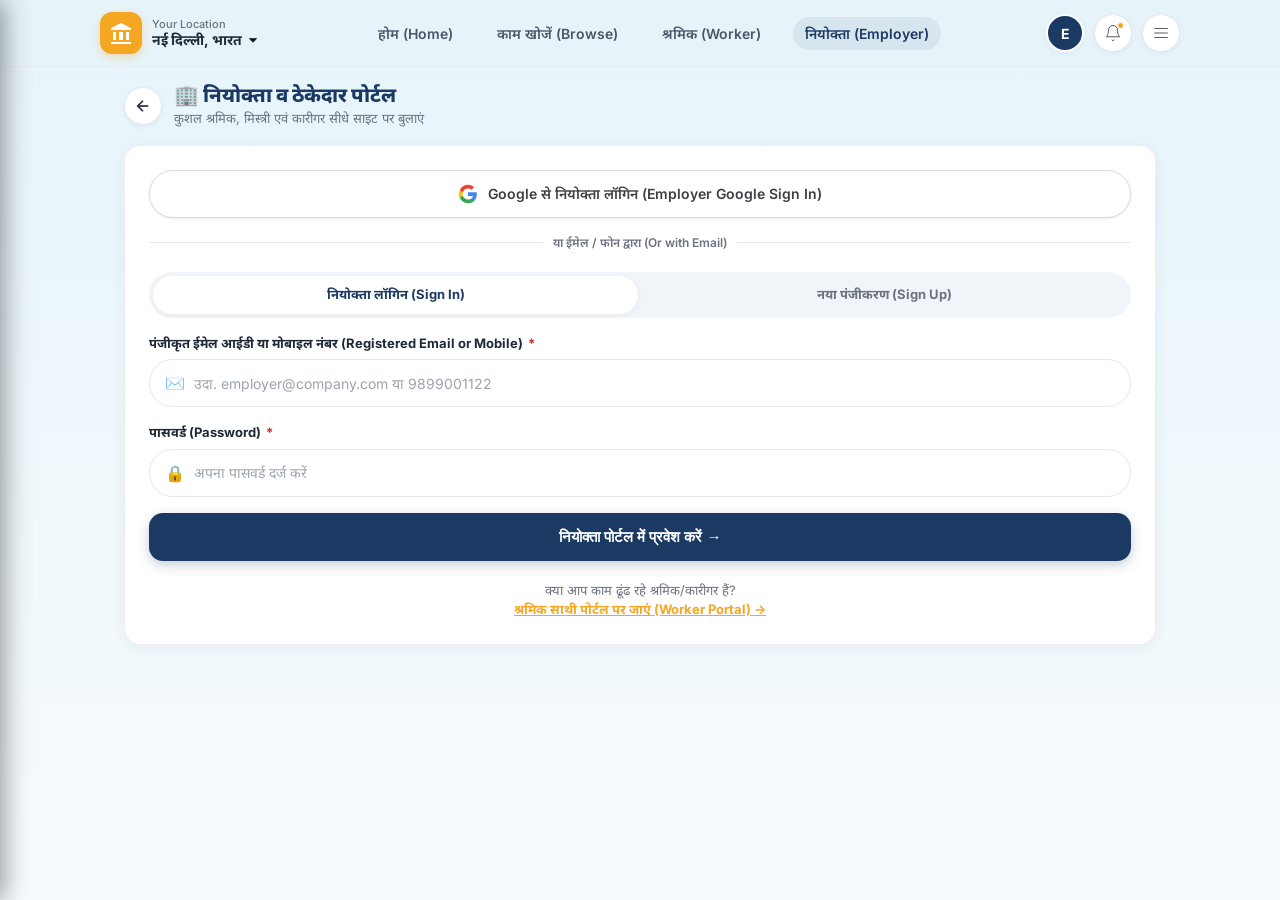
==== commit 71c11ca9: "feat: remove demo data, connect SQL database, add Email and Google auth" ====
--- a/pages/employer-login.html
+++ b/pages/employer-login.html
@@ -21,6 +21,7 @@
   <link rel="stylesheet" href="../css/components.css">
   <link rel="stylesheet" href="../css/responsive.css">
   <link rel="stylesheet" href="../css/theme.css">
+  <script src="https://accounts.google.com/gsi/client" async defer></script>
 </head>
 <body>
 
@@ -82,12 +83,25 @@
     <!-- Main Card Content -->
     <div class="app-card">
       
-      <!-- Quick Demo Login Button -->
-      <div style="background: rgba(27, 58, 99, 0.06); border: 1px dashed var(--color-navy); border-radius: var(--radius-btn); padding: 14px; margin-bottom: 20px;">
-        <div style="font-size: 12px; font-weight: 700; color: var(--color-navy); margin-bottom: 6px;">⚡ त्वरित डेमो परीक्षण (One-Click Demo):</div>
-        <button type="button" id="btn-demo-employer" class="btn btn-outline btn-sm btn-block" style="border-color:var(--color-navy); color:var(--color-navy); font-weight:700; background:#FFFFFF; border-radius:var(--radius-pill); height:40px;">
-          ⚡ शर्मा कंस्ट्रक्शन के रूप में सीधे लॉगिन करें
-        </button>
+      <!-- Google Sign-In Section -->
+      <div class="google-auth-container" style="margin-bottom: 20px; text-align: center;">
+        <button type="button" id="btn-google-login" class="btn btn-outline btn-block" style="display:flex; align-items:center; justify-content:center; gap:10px; height:46px; border:1px solid #DADCE0; background:#FFFFFF; border-radius:var(--radius-pill); color:#3C4043; font-weight:600; font-size:14px; box-shadow:0 1px 3px rgba(0,0,0,0.08); transition:all 0.2s ease;">
+          <svg width="20" height="20" viewBox="0 0 24 24"><path fill="#4285F4" d="M22.56 12.25c0-.78-.07-1.53-.2-2.25H12v4.26h5.92c-.26 1.37-1.04 2.53-2.21 3.31v2.77h3.57c2.08-1.92 3.28-4.74 3.28-8.09z"/><path fill="#34A853" d="M12 23c2.97 0 5.46-.98 7.28-2.66l-3.57-2.77c-.98.66-2.23 1.06-3.71 1.06-2.86 0-5.29-1.93-6.16-4.53H2.18v2.84C3.99 20.53 7.7 23 12 23z"/><path fill="#FBBC05" d="M5.84 14.09c-.22-.66-.35-1.36-.35-2.09s.13-1.43.35-2.09V7.06H2.18C1.43 8.55 1 10.22 1 12s.43 3.45 1.18 4.94l2.85-2.22.81-.63z"/><path fill="#EA4335" d="M12 5.38c1.62 0 3.06.56 4.21 1.64l3.15-3.15C17.45 2.09 14.97 1 12 1 7.7 1 3.99 3.47 2.18 7.06l3.66 2.84c.87-2.6 3.3-4.52 6.16-4.52z"/></svg>
+          <span>Google से नियोक्ता लॉगिन (Employer Google Sign In)</span>
+        </button>
+        <div id="g_id_onload"
+             data-client_id="dummy-google-client-id.apps.googleusercontent.com"
+             data-context="signin"
+             data-ux_mode="popup"
+             data-callback="handleEmployerGoogleLogin"
+             data-auto_prompt="false"
+             style="display:none;">
+        </div>
+        <div style="display:flex; align-items:center; margin:16px 0 10px 0; color:var(--color-muted); font-size:12px;">
+          <div style="flex:1; height:1px; background:#E2E8F0;"></div>
+          <span style="padding:0 10px; font-weight:600;">या ईमेल / फोन द्वारा (Or with Email)</span>
+          <div style="flex:1; height:1px; background:#E2E8F0;"></div>
+        </div>
       </div>
 
       <!-- Segmented Tabs: Login vs Register -->
@@ -102,22 +116,21 @@
 
       <!-- 1. EMPLOYER LOGIN FORM -->
       <form id="form-employer-login" class="tab-pane active" novalidate>
-        <div class="form-group" id="grp-login-phone">
-          <label class="form-label" for="login-phone">
-            पंजीकृत मोबाइल नंबर (Registered Mobile) <span class="req">*</span>
-          </label>
-          <div class="input-icon-wrapper">
-            <span class="input-icon">📱</span>
-            <input 
-              type="tel" 
-              id="login-phone" 
-              class="form-input input-with-icon" 
-              placeholder="उदा. 9899001122" 
-              maxlength="10" 
+        <div class="form-group" id="grp-login-email">
+          <label class="form-label" for="login-email">
+            पंजीकृत ईमेल आईडी या मोबाइल नंबर (Registered Email or Mobile) <span class="req">*</span>
+          </label>
+          <div class="input-icon-wrapper">
+            <span class="input-icon">✉️</span>
+            <input 
+              type="text" 
+              id="login-email" 
+              class="form-input input-with-icon" 
+              placeholder="उदा. employer@company.com या 9899001122" 
               required 
             />
           </div>
-          <div class="form-error-msg" id="err-login-phone">कृपया 10 अंकों का मान्य मोबाइल नंबर दर्ज करें।</div>
+          <div class="form-error-msg" id="err-login-email">कृपया मान्य ईमेल आईडी या मोबाइल नंबर दर्ज करें।</div>
         </div>
 
         <div class="form-group" id="grp-login-password">
@@ -176,9 +189,26 @@
           </div>
         </div>
 
+        <div class="form-group" id="grp-reg-email">
+          <label class="form-label" for="reg-email">
+            आधिकारिक ईमेल आईडी (Official Email ID) <span class="req">*</span>
+          </label>
+          <div class="input-icon-wrapper">
+            <span class="input-icon">✉️</span>
+            <input 
+              type="email" 
+              id="reg-email" 
+              class="form-input input-with-icon" 
+              placeholder="उदा. contact@sharmaconstruction.com" 
+              required 
+            />
+          </div>
+          <div class="form-error-msg" id="err-reg-email">कृपया एक मान्य ईमेल आईडी दर्ज करें।</div>
+        </div>
+
         <div class="form-group" id="grp-reg-phone">
           <label class="form-label" for="reg-phone">
-            मोबाइल नंबर (10-Digit Mobile) <span class="req">*</span>
+            मोबाइल नंबर (10-Digit Mobile)
           </label>
           <div class="input-icon-wrapper">
             <span class="input-icon">📱</span>
@@ -186,9 +216,8 @@
               type="tel" 
               id="reg-phone" 
               class="form-input input-with-icon" 
-              placeholder="10 अंकों का मोबाइल नंबर" 
+              placeholder="10 अंकों का मोबाइल नंबर (वैकल्पिक)" 
               maxlength="10" 
-              required 
             />
           </div>
           <div class="form-error-msg" id="err-reg-phone">कृपया 10 अंकों का सही मोबाइल नंबर दर्ज करें।</div>
@@ -341,36 +370,54 @@
         formLogin.classList.remove('active');
       });
 
-      // Demo Employer Login
-      document.getElementById('btn-demo-employer').addEventListener('click', async (e) => {
-        e.target.disabled = true;
-        e.target.textContent = 'लॉगिन हो रहा है...';
-
-        const res = await AuthManager.demoEmployerLogin();
+      // Google Sign-In Callback for Employer
+      window.handleEmployerGoogleLogin = async (response) => {
+        if (!response || !response.credential) {
+          showToast('Google प्रमाणीकरण विफल (Google authentication failed)', 'error');
+          return;
+        }
+        showToast('Google से सत्यापन हो रहा है...', 'info');
+        const res = await AuthManager.loginWithGoogle(response.credential, 'employer', 'employer');
         if (res.success) {
-          showToast(`स्वागत है ${res.user.company_name || res.user.name}! (Demo Employer Login Success)`, 'success');
+          showToast(`स्वागत है ${res.user.company_name || res.user.name}! (Google Login Success)`, 'success');
           setTimeout(() => {
             window.location.href = 'post-job.html';
           }, 600);
         } else {
-          showToast(res.message || 'डेमो नियोक्ता डेटा नहीं मिला।', 'error');
-          e.target.disabled = false;
-          e.target.textContent = '⚡ शर्मा कंस्ट्रक्शन के रूप में सीधे लॉगिन करें (Demo Login)';
-        }
-      });
+          showToast(res.message || 'Google लॉगिन विफल।', 'error');
+        }
+      };
+
+      // Google Sign-In Button Trigger
+      const btnGoogleLogin = document.getElementById('btn-google-login');
+      if (btnGoogleLogin) {
+        btnGoogleLogin.addEventListener('click', () => {
+          if (window.google && window.google.accounts && window.google.accounts.id) {
+            window.google.accounts.id.prompt();
+          } else {
+            const testEmail = prompt("अपना कंपनी/नियोक्ता Google Email दर्ज करें:", "employer@company.com");
+            if (testEmail && testEmail.trim()) {
+              const fakeJwt = btoa(JSON.stringify({ alg: "HS256" })) + "." +
+                btoa(JSON.stringify({ sub: "google-emp-" + Date.now(), email: testEmail.trim(), name: testEmail.split('@')[0], picture: "" })) +
+                ".dummy_sig";
+              window.handleEmployerGoogleLogin({ credential: fakeJwt });
+            }
+          }
+        });
+      }
 
       // Handle Login
       formLogin.addEventListener('submit', async (e) => {
         e.preventDefault();
-        const phone = document.getElementById('login-phone').value.trim();
+        const identifier = document.getElementById('login-email').value.trim();
         const password = document.getElementById('login-password').value;
 
-        document.getElementById('grp-login-phone').classList.remove('has-error');
+        document.getElementById('grp-login-email').classList.remove('has-error');
         document.getElementById('grp-login-password').classList.remove('has-error');
 
         let hasError = false;
-        if (!AuthManager.isValidPhone(phone)) {
-          document.getElementById('grp-login-phone').classList.add('has-error');
+        if (!identifier) {
+          document.getElementById('grp-login-email').classList.add('has-error');
           hasError = true;
         }
         if (!password) {
@@ -384,7 +431,7 @@
         submitBtn.disabled = true;
         submitBtn.textContent = 'जांच हो रही है...';
 
-        const res = await AuthManager.login(phone, password, 'employer');
+        const res = await AuthManager.login(identifier, password, 'employer');
         if (res.success) {
           showToast(`स्वागत है, ${res.user.company_name || res.user.name}!`, 'success');
           setTimeout(() => {
@@ -402,14 +449,16 @@
         e.preventDefault();
         const companyName = document.getElementById('reg-company').value.trim();
         const contactPerson = document.getElementById('reg-contact').value.trim();
+        const email = document.getElementById('reg-email').value.trim();
         const phone = document.getElementById('reg-phone').value.trim();
         const password = document.getElementById('reg-password').value;
         const businessType = document.getElementById('reg-businesstype').value;
         const location = document.getElementById('reg-location').value;
         const address = document.getElementById('reg-address').value.trim();
 
-        ['company', 'phone', 'password', 'businesstype', 'location'].forEach(field => {
-          document.getElementById(`grp-reg-${field}`).classList.remove('has-error');
+        ['company', 'email', 'phone', 'password', 'businesstype', 'location'].forEach(field => {
+          const el = document.getElementById(`grp-reg-${field}`);
+          if (el) el.classList.remove('has-error');
         });
 
         let hasError = false;
@@ -417,7 +466,11 @@
           document.getElementById('grp-reg-company').classList.add('has-error');
           hasError = true;
         }
-        if (!AuthManager.isValidPhone(phone)) {
+        if (!email || !AuthManager.isValidEmail(email)) {
+          document.getElementById('grp-reg-email').classList.add('has-error');
+          hasError = true;
+        }
+        if (phone && !AuthManager.isValidPhone(phone)) {
           document.getElementById('grp-reg-phone').classList.add('has-error');
           hasError = true;
         }
@@ -441,7 +494,7 @@
         submitBtn.textContent = 'खाता बनाया जा रहा है...';
 
         const res = await AuthManager.registerEmployer({
-          companyName, contactPerson, phone, password, businessType, location, address
+          companyName, contactPerson, email, phone, password, businessType, location, address
         });
 
         if (res.success) {
